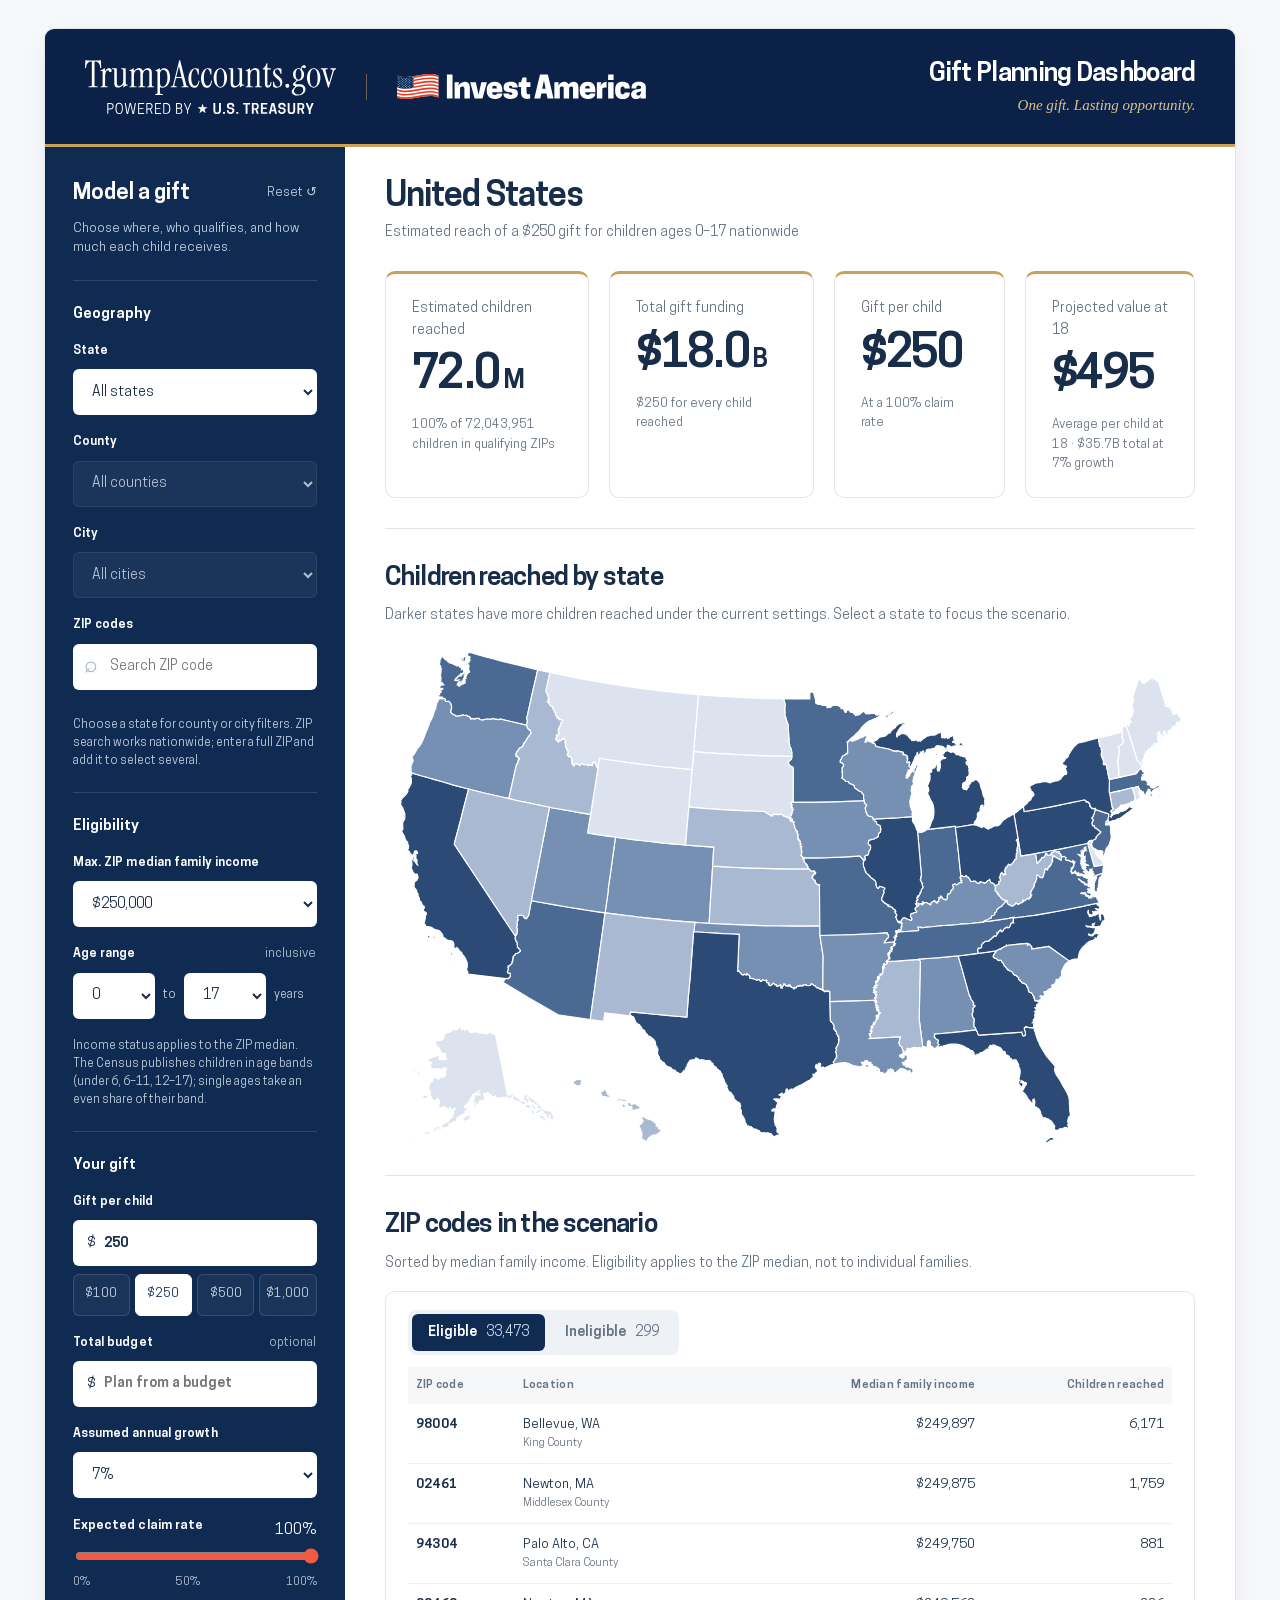
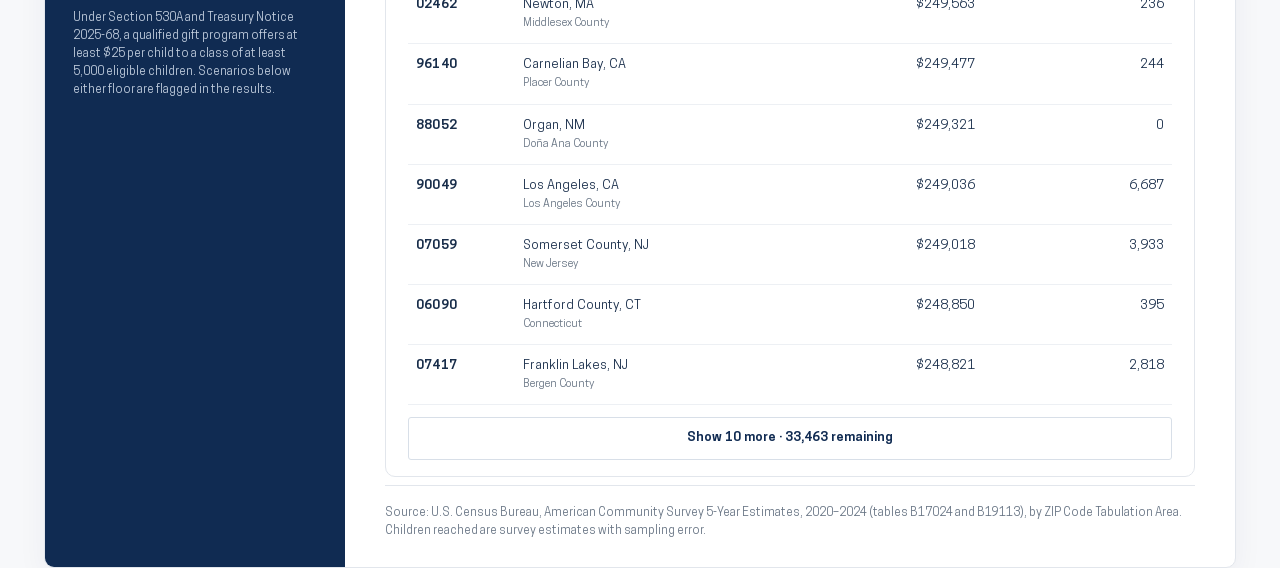
==== index.html @ a342c15d "Invest America gift planning dashboard — static site Built from the ia-dashboard project (multi-ZIP " ====
<!doctype html>
<html lang="en"><head><meta charset="UTF-8"><meta name="viewport" content="width=device-width,initial-scale=1"><meta name="theme-color" content="#102b52"><title>Gift Planning · Invest America</title><link rel="icon" href="data:image/svg+xml,%3Csvg xmlns='http://www.w3.org/2000/svg' viewBox='0 0 48 48'%3E%3Crect width='48' height='48' rx='8' fill='%23102b52'/%3E%3Ctext x='8' y='33' fill='white' font-size='28' font-family='serif'%3EIA%3C/text%3E%3C/svg%3E"><link rel="stylesheet" href="./src/styles.css"><script>if(self!==top||/[?&]embed(=|&|$)/.test(location.search))document.documentElement.classList.add('embed');</script></head>
<body>
<a class="skip" href="#results">Skip to results</a>

<main id="ia-dashboard">
<div class="workspace" id="gift-panel"><div class="brandbar"><div class="logos"><a class="brand-ta first" href="https://trumpaccounts.gov/" target="_blank" rel="noreferrer" aria-label="TrumpAccounts.gov, powered by U.S. Treasury"><img src="./public/assets/trumpaccounts-gov-white.svg" alt="TrumpAccounts.gov, powered by U.S. Treasury"></a><a class="brand-ia" href="https://investamerica.org/" target="_blank" rel="noreferrer" aria-label="Invest America home"><img class="brand" src="./public/assets/invest-america-white.svg" alt="Invest America"></a></div><div class="masthead-title"><h1 class="header-h1">Gift Planning Dashboard</h1><p class="tagline">One gift. Lasting opportunity.</p></div></div><div class="brandbar-mini" aria-hidden="true"><img src="./public/assets/trumpaccounts-gov-white.svg" alt=""><i class="dot"></i><img src="./public/assets/invest-america-white.svg" alt=""></div>
<aside class="filters" id="filters" aria-label="Scenario assumptions"><div class="filter-title"><h2>Model a gift</h2><button id="reset">Reset ↺</button></div><p class="filter-intro">Choose where, who qualifies, and how much each child receives.</p>
<div class="filter-section"><h3>Geography</h3><div class="field"><label for="state">State</label><select id="state"><option value="">All states</option></select></div><div class="field"><label for="county">County</label><select id="county"><option value="">All counties</option></select></div><div class="field"><label for="city">City</label><select id="city"><option value="">All cities</option></select></div><div class="field"><label for="zip">ZIP codes</label><div class="input-icon"><span aria-hidden="true">⌕</span><input id="zip" type="text" inputmode="numeric" maxlength="5" placeholder="Search ZIP code" autocomplete="off"></div><button class="outline zip-add" id="zip-add" hidden>Add ZIP to selection</button><div class="zip-chips" id="zip-chips"></div></div><p class="filter-hint" id="geo-hint">Choose a state for county or city filters. ZIP search works nationwide; enter a full ZIP and add it to select several.</p></div>
<div class="filter-section"><h3>Eligibility</h3><div class="field"><label for="income">Max. ZIP median family income</label><select id="income"><option value="50000">$50,000</option><option value="75000">$75,000</option><option value="100000">$100,000</option><option value="150000">$150,000</option><option value="250000" selected>$250,000</option><option value="1000000">No income limit</option></select></div><div class="field"><label>Age range <span class="muted-light">inclusive</span></label><div class="age-inputs"><label class="sr-only" for="minAge">Minimum age</label><select id="minAge"><option value="0" selected>0</option><option value="1">1</option><option value="2">2</option><option value="3">3</option><option value="4">4</option><option value="5">5</option><option value="6">6</option><option value="7">7</option><option value="8">8</option><option value="9">9</option><option value="10">10</option><option value="11">11</option><option value="12">12</option><option value="13">13</option><option value="14">14</option><option value="15">15</option><option value="16">16</option><option value="17">17</option></select><span>to</span><label class="sr-only" for="maxAge">Maximum age</label><select id="maxAge"><option value="0">0</option><option value="1">1</option><option value="2">2</option><option value="3">3</option><option value="4">4</option><option value="5">5</option><option value="6">6</option><option value="7">7</option><option value="8">8</option><option value="9">9</option><option value="10">10</option><option value="11">11</option><option value="12">12</option><option value="13">13</option><option value="14">14</option><option value="15">15</option><option value="16">16</option><option value="17" selected>17</option></select><span>years</span></div></div><p class="filter-hint">Income status applies to the ZIP median. The Census publishes children in age bands (under 6, 6–11, 12–17); single ages take an even share of their band.</p></div>
<div class="filter-section"><h3>Your gift</h3><div class="field"><label for="gift">Gift per child</label><div class="amount-input"><span>$</span><input id="gift" type="number" min="25" max="1000000" step="50" value="250"></div><div class="presets"><button data-gift="100">$100</button><button data-gift="250" class="selected">$250</button><button data-gift="500">$500</button><button data-gift="1000">$1,000</button></div></div><div class="field"><label for="budget">Total budget <span class="muted-light">optional</span></label><div class="amount-input"><span>$</span><input id="budget" type="number" min="0" max="1000000000000" step="10000" placeholder="Plan from a budget"></div></div><div class="field"><label for="rate">Assumed annual growth</label><select id="rate"><option value="5">5%</option><option value="7" selected>7%</option><option value="10">10%</option></select></div><div class="field"><div class="range-label"><label for="claim">Expected claim rate</label><output id="claim-value" for="claim">100%</output></div><input id="claim" type="range" min="0" max="100" step="5" value="100"><div class="range-ticks"><span>0%</span><span>50%</span><span>100%</span></div></div><p class="filter-hint">Under Section 530A and Treasury Notice 2025-68, a qualified gift program offers at least $25 per child to a class of at least 5,000 eligible children. Scenarios below either floor are flagged in the results.</p></div>
<button class="filters-done primary" id="filters-done">Show results</button></aside>
<section class="results" id="results" aria-label="Scenario results">
<div class="scope-bar"><div><h2 id="scope-name">United States</h2><p class="section-description" id="scope-sub">Loading Census data…</p></div><div class="scope-actions"><button class="filters-toggle" id="filters-toggle" aria-expanded="false" aria-controls="filters">Adjust scenario</button></div></div>
<div class="compliance" id="compliance" role="status" hidden></div>
<div class="metrics" aria-live="polite" aria-atomic="true">
<div class="metric"><div class="metric-head"><div class="metric-label">Estimated children reached</div></div><div class="metric-value" id="reach">…</div><div class="metric-note" id="reach-note">Loading Census data</div></div>
<div class="metric"><div class="metric-head"><div class="metric-label">Total gift funding</div></div><div class="metric-value" id="funding">…</div><div class="metric-note" id="funding-note">$250 for every child reached</div></div>
<div class="metric small-metric"><div class="metric-head"><div class="metric-label">Gift per child</div></div><div class="metric-value" id="gift-metric">$250</div><div class="metric-note" id="claim-note">At a 100% claim rate</div></div>
<div class="metric small-metric"><div class="metric-head"><div class="metric-label">Projected value at 18</div></div><div class="metric-value" id="growth">…</div><div class="metric-note" id="growth-note">Average per child</div></div>
</div>
<div class="budget-plan" id="budget-plan" hidden></div>
<div class="analysis-grid"><section class="map-section"><div class="section-heading"><div><h2 id="map-heading">Children reached by state</h2></div></div><p class="section-description" id="map-sub">Darker states have more children reached under the current settings. Select a state to focus the scenario, and select it again to return to the national view.</p><div class="map-wrap"><svg id="us-map" viewBox="0 0 975 610" aria-label="United States map. Select a state to filter the scenario."></svg><div class="map-tooltip" id="map-tooltip" role="status"></div></div></section>
</div>
<section class="zip-section"><div class="table-top"><div><h2 id="table-title">ZIP codes in the scenario</h2><p class="section-description" id="table-description">Sorted by median family income. Eligibility applies to the ZIP median, not to individual families.</p></div></div>
<div class="zip-list"><div class="zip-list-head"><div class="segment" role="tablist" aria-label="ZIP code eligibility"><button class="seg on" id="seg-eligible" role="tab" aria-selected="true" data-group="eligible">Eligible <span id="eligible-count"></span></button><button class="seg" id="seg-ineligible" role="tab" aria-selected="false" data-group="ineligible">Ineligible <span id="ineligible-count"></span></button></div></div><div id="zip-list"></div><button class="outline show-more" id="zip-more">Show more</button></div></section>
<p class="source-note">Source: U.S. Census Bureau, American Community Survey 5-Year Estimates, 2020–2024 (tables B17024 and B19113), by ZIP Code Tabulation Area. Children reached are survey estimates with sampling error.</p>
</section></div>
<div class="toast" id="toast" role="status"></div>
</main>
<script type="module" src="./src/app.js"></script>
</body></html>
---- src/styles.css ----
@font-face{font-family:Cooper;src:url('../public/assets/cooper-book.woff2') format('woff2');font-weight:400;font-display:swap}@font-face{font-family:Cooper;src:url('../public/assets/cooper-semibold.woff2') format('woff2');font-weight:600;font-display:swap}@font-face{font-family:Cooper;src:url('../public/assets/cooper-bold.woff2') format('woff2');font-weight:700;font-display:swap}
/* Tabs and the account growth calculator */
.tabs{display:flex;gap:4px;border-bottom:1px solid var(--line);margin-bottom:18px}.tab{background:none;color:var(--muted);font-size:12px;font-weight:600;padding:12px 16px;position:relative;border-radius:3px 3px 0 0}.tab span{font-size:9px;font-weight:400;margin-right:8px;color:#8d9aac}.tab:hover{color:var(--ink);background:#f1f4f8}.tab.active{color:var(--navy)}.tab.active:after{content:'';position:absolute;left:0;right:0;bottom:-1px;height:3px;background:var(--red)}.check{display:flex!important;align-items:flex-start;gap:9px;font-weight:600;font-size:10px;cursor:pointer}.check input{width:15px!important;height:15px!important;margin:1px 0 0;accent-color:#f05a41;flex:none}.chart-section{padding:24px 0 22px}.chart-wrap{margin-top:4px}#growth-chart{width:100%;height:auto;display:block;overflow:visible}#growth-chart text{font-family:var(--font);font-size:11px;fill:var(--muted)}#growth-chart .grid{stroke:#e6eaf0;stroke-dasharray:2 4}#growth-chart .axis{stroke:var(--line)}#growth-chart .contrib{fill:#173863}#growth-chart .growth{fill:#c9a25a}#growth-chart .bar:hover .growth{fill:var(--red)}#growth-chart .callout{font-weight:600;fill:var(--ink);font-size:12px}#growth-chart .year{font-weight:600;fill:var(--navy)}.gold{background:#c9a25a}.contribute{margin:26px auto 0;max-width:560px;text-align:center}.contribute-label{display:inline-flex;align-items:center;gap:8px;font-size:13px;color:var(--ink)}.contribute-label select{border:0;border-bottom:2px solid var(--navy);background:#fff;color:var(--navy);font-weight:600;font-size:13px;padding:2px 20px 2px 2px;appearance:none;-webkit-appearance:none;background-image:url("data:image/svg+xml,%3Csvg xmlns='http://www.w3.org/2000/svg' width='10' height='14' viewBox='0 0 10 14'%3E%3Cpath d='M1 5l4-4 4 4M1 9l4 4 4-4' fill='none' stroke='%23102b52' stroke-width='1.5'/%3E%3C/svg%3E");background-repeat:no-repeat;background-position:right 2px center}.ruler{position:relative;padding:44px 0 22px}.ruler input[type=range]{width:100%;height:36px;margin:0;background:transparent;-webkit-appearance:none;appearance:none;position:relative;z-index:2}.ruler input[type=range]::-webkit-slider-runnable-track{height:36px;background:transparent}.ruler input[type=range]::-webkit-slider-thumb{-webkit-appearance:none;width:3px;height:36px;background:var(--navy);border-radius:2px;cursor:ew-resize}.ruler input[type=range]::-moz-range-track{height:36px;background:transparent}.ruler input[type=range]::-moz-range-thumb{width:3px;height:36px;background:var(--navy);border:0;border-radius:2px;cursor:ew-resize}.ruler-ticks{position:absolute;left:0;right:0;bottom:22px;height:36px;pointer-events:none;background:repeating-linear-gradient(90deg,#c5cdd8 0 1px,transparent 1px calc(100% / 40)) left bottom/100% 10px no-repeat,repeating-linear-gradient(90deg,#8d9aac 0 1px,transparent 1px calc(100% / 8)) left bottom/100% 20px no-repeat,linear-gradient(#8d9aac,#8d9aac) right bottom/1px 20px no-repeat}.chip{position:absolute;top:0;transform:translateX(-50%);background:#fff;border:1px solid var(--line);box-shadow:0 3px 10px #102b5214;border-radius:4px;padding:6px 12px;font-size:16px;font-weight:600;color:var(--navy);white-space:nowrap;pointer-events:none}.chip:after{content:'';position:absolute;left:50%;bottom:-6px;width:10px;height:10px;background:#fff;border-right:1px solid var(--line);border-bottom:1px solid var(--line);transform:translateX(-50%) rotate(45deg)}.ruler-labels{display:flex;justify-content:space-between;font-size:10px;color:var(--muted);margin-top:4px}.contribute .presets{justify-content:center;margin-top:10px;flex-wrap:wrap}.contribute .presets button{flex:none;background:#fff;color:var(--ink);border:1px solid #d8dfe8;padding:7px 12px;font-size:10px}.contribute .presets button.selected,.contribute .presets button:hover{background:var(--navy);color:#fff;border-color:var(--navy)}.contribute #g-cap-hint{margin-top:12px}.milestones-section{border-top:1px solid var(--line);padding-top:24px}.milestones{display:grid;grid-template-columns:repeat(4,1fr);gap:12px;margin:14px 0 24px}.milestone{border:1px solid var(--line);border-radius:4px;padding:14px 16px}.milestone span{display:block;font-size:9px;color:var(--muted);margin-bottom:5px}.milestone strong{font-size:20px;font-weight:600;letter-spacing:-.7px;font-variant-numeric:tabular-nums}.milestone.primary-milestone{background:var(--navy);color:#fff;border-color:var(--navy)}.milestone.primary-milestone span{color:#b3c0d1}.growth .presets button{font-size:9px}@media(max-width:1100px){.milestones{grid-template-columns:repeat(2,1fr)}}@media(max-width:600px){.tabs{gap:0}.tab{padding:11px 10px;font-size:11px;flex:1;text-align:center}.tab span{display:none}.milestones{grid-template-columns:1fr 1fr;gap:8px}.milestone strong{font-size:18px}#growth-chart text{font-size:14px}}
/* Embed mode: active inside an iframe or with ?embed. The host page (investamerica.org/dashboard/) supplies the site header, hero title, and footer, so this chrome is removed and the app fills the frame edge to edge. */
.embed body{background:#fff}.embed .topline,.embed .footer{display:none}.embed main{max-width:none;padding:0}.embed .page-heading{padding:0 0 16px;justify-content:flex-end}.embed dialog{position:fixed;top:24px;margin:0 auto;max-height:calc(100vh - 48px)}.embed .toast{top:24px;bottom:auto;transform:translate(-50%,-20px)}.embed .toast.show{transform:translate(-50%,0)}
:root{--navy:#102b52;--ink:#182d4a;--muted:#667383;--red:#cc301d;--blue:#43668e;--line:#e2e6ec;--paper:#f7f8fa;--beige:#f1f3f7;--gold:#c9a25a;--font:Cooper,Arial,sans-serif}*{box-sizing:border-box}body{margin:0;background:var(--paper);font:14px/1.55 var(--font);color:var(--ink)}button,input,select{font:inherit}button,a,input,select{-webkit-tap-highlight-color:transparent}button,a,select,input[type=range]{touch-action:manipulation}button{cursor:pointer}a{color:inherit}button{border:0}button:focus-visible,a:focus-visible,input:focus-visible,select:focus-visible,svg [tabindex]:focus-visible{outline:3px solid #2b83d5;outline-offset:3px}button:disabled,input:disabled,select:disabled{cursor:not-allowed}h1,h2,h3,p{margin:0}button{transition:background .18s,color .18s,transform .18s}button:active{transform:translateY(1px)}.sr-only{position:absolute;width:1px;height:1px;overflow:hidden;clip:rect(0,0,0,0);white-space:nowrap}.skip{position:fixed;top:-100px;left:12px;background:#fff;padding:12px;z-index:10}.skip:focus{top:12px}.topline{height:30px;background:var(--navy);color:#fff;display:flex;align-items:center;justify-content:space-between;padding:0 3.4%;font-size:9px;letter-spacing:1.4px}.topline span:last-child{font:italic 13px Georgia,serif;letter-spacing:.1px}.brandbar{grid-column:1/-1;display:flex;align-items:center;justify-content:space-between;gap:24px;padding:18px 30px;background:#fff;border-bottom:1px solid var(--line)}.logos{display:flex;align-items:center;gap:22px}.brand-ta{display:flex;align-items:center}.brand-ia{display:flex;align-items:center;border-left:1px solid var(--line);padding-left:22px}.brand-ta img{height:40px;width:auto;display:block}.brand{width:245px;height:auto;display:block}.nav-link span{margin-left:8px}.nav-active:after{content:'';position:absolute;height:3px;background:var(--red);bottom:0;left:0;right:0}.prototype{border:1px solid var(--line);border-radius:4px;padding:6px 10px;font-size:10px;color:var(--muted)}.prototype i{display:inline-block;width:5px;height:5px;background:#7e8ca0;border-radius:50%;vertical-align:middle;margin-right:5px}main{max-width:1600px;margin:auto;padding:0 3.4%}.header-h1{font-size:22px;font-weight:600;color:var(--navy);letter-spacing:-.6px;margin:0}.workspace{margin-top:28px}.workspace>.brandbar+.filters{grid-row:2}@media(max-width:820px){.header-h1{font-size:16px}.workspace{margin-top:18px}.brandbar{padding:14px 20px}.brand-ta{display:none}.brand-ia{border-left:0;padding-left:0}}@media(max-width:600px){.header-h1{display:none}}.page-heading{display:grid;grid-template-columns:minmax(0,1.25fr) minmax(0,1fr);align-items:start;padding:36px 0 28px;gap:32px}.page-heading .export{justify-self:end;margin-top:6px}@media(max-width:820px){.page-heading{grid-template-columns:1fr;gap:14px}.page-heading .export{justify-self:start}}.eyebrow{font-size:9px;letter-spacing:1.4px;font-weight:600;color:#687c96;margin-bottom:8px}h1{font-size:clamp(27px,2.8vw,43px);line-height:1.2;letter-spacing:-1.5px;font-weight:600}h1 span{color:var(--red)}.page-heading p{margin-top:10px;color:var(--muted);font-size:12px}.primary{background:var(--red);color:white;padding:13px 18px;border-radius:3px;font-size:12px;font-weight:600;white-space:nowrap}.primary:hover{background:#ac2817}.export span{font-size:20px;font-weight:400;margin-right:10px;line-height:12px}.workspace{display:grid;grid-template-columns:258px minmax(0,1fr);background:white;border:1px solid var(--line);border-radius:5px;overflow:hidden;box-shadow:0 5px 18px #102b5204}.filters{background:var(--navy);color:#fff;padding:24px 22px}.filter-title{display:flex;justify-content:space-between;align-items:center}.filter-title h2{font-size:18px;font-weight:600}.filter-title button{font-size:10px;color:#c4d0e0;background:none;padding:3px 0}.filter-title button:hover{color:white}.filter-intro{color:#afbdd1;font-size:10px;margin:7px 0 22px}.field{margin-bottom:16px}.field label{display:block;font-size:10px;margin-bottom:6px;font-weight:600;letter-spacing:.1px}.field input,.field select{width:100%;height:38px;border:1px solid #fff3;border-radius:3px;background:#fff;color:var(--ink);font-size:11px;padding:0 10px}.field select{padding-right:21px}.field input:disabled,.field select:disabled{background:#ffffff0c;border-color:#ffffff12;color:#b3c0d1;opacity:1}.filter-section{border-top:1px solid #ffffff20;padding-top:18px;margin-top:20px}.filter-section h3{font-size:12px;font-weight:600;margin-bottom:16px}.filter-section h3>span{font-size:9px;color:#b3c0d1;margin-right:9px;font-weight:400}.input-icon{position:relative}.input-icon span{position:absolute;left:11px;top:3px;font:23px Georgia;color:#9daabb;pointer-events:none}.input-icon input{padding-left:32px}.filter-hint{font-size:10px;color:#b3c0d1;line-height:1.5}.muted-light{font-weight:400;color:#afbdd1;float:right}.age-inputs{display:flex;align-items:center;gap:8px;font-size:10px;color:#c8d1df}.age-inputs input{min-width:0;width:62px}.age-inputs span:last-child{font-size:9px}.amount-input{position:relative}.amount-input>span{position:absolute;top:8px;left:12px;color:var(--ink)}.amount-input input{padding-left:26px;font-weight:600}.presets{display:flex;gap:5px;margin-top:8px}.presets button{flex:1;padding:6px 0;background:#ffffff0b;color:#cbd7e8;border:1px solid #ffffff22;border-radius:3px;font-size:9px}.presets button.selected,.presets button:hover{background:#fff;color:var(--navy);border-color:white}.range-label{display:flex;align-items:center;justify-content:space-between}.range-label output{font-size:11px}.field input[type=range]{height:20px;padding:0;background:transparent;border:0;accent-color:#f05a41}.range-ticks{display:flex;justify-content:space-between;font-size:8px;color:#bdc8d8}.filter-footer{display:flex;gap:9px;color:#b7c5d8;font-size:10px;border-top:1px solid #ffffff20;padding-top:17px;margin-top:17px}.filter-footer span{font-size:15px}.results{min-width:0;padding:25px 30px 0}.scope-bar{display:flex;justify-content:space-between;align-items:flex-start;gap:10px;font-size:12px}.scope-bar .eyebrow{margin-bottom:6px}.scope-bar>.scope-actions{display:flex;align-items:center;gap:28px;flex:none}.scope-bar h2{font-size:24px;letter-spacing:-.6px}.scope-bar .section-description{margin-top:4px}.scope-bar>div{display:block;min-width:0}.status-dot{width:6px;height:6px;background:var(--red);border-radius:50%}.scope-sub{color:var(--muted);font-size:10px;border-left:1px solid var(--line);padding-left:12px;margin-left:3px}.data-badge{color:#1f6b3f;background:#e6f4ea;border:1px solid #bfe0c8;font-size:11px;font-weight:600;letter-spacing:1px;padding:9px 14px;border-radius:4px;white-space:nowrap;display:inline-flex;align-items:center;gap:8px}.data-badge.sample{background:#fff3e8;color:#935727}.metrics{display:grid;grid-template-columns:1.25fr 1.25fr 1fr;gap:16px;padding:22px 0 28px;border-bottom:1px solid var(--line);animation:enter .4s both}.metric{min-width:0;padding:20px 22px 18px;border:1px solid var(--line);border-radius:8px;background:#fff;display:flex;flex-direction:column;gap:10px;box-shadow:0 4px 14px #102b5208}.metric{border-top:3px solid var(--navy)}.metric-head{display:flex;align-items:center;gap:10px}.metric-head .metric-label{margin:0}.metric-icon{width:34px;height:34px;flex:none;border-radius:50%;display:grid;place-items:center;background:#f1f4f8;color:var(--navy)}.metric-label{font-size:10px;color:var(--muted);margin-bottom:9px}.metric-value{font-size:clamp(28px,3vw,44px);line-height:1.15;letter-spacing:-2px;font-weight:600;white-space:nowrap;font-variant-numeric:tabular-nums}.metric-value span{font-size:.55em;letter-spacing:-.7px;margin-left:3px}.metric-note{font-size:9px;color:var(--muted);margin-top:0}.small-metric .metric-value{font-size:clamp(28px,3vw,42px)}.analysis-grid{display:grid;grid-template-columns:1fr;padding:28px 0 25px;gap:28px}.map-section .map-wrap{max-width:1120px;margin:8px auto 0}.section-heading{display:flex;justify-content:space-between}.section-heading .eyebrow,.distribution .eyebrow,.table-top .eyebrow{font-size:8px;margin-bottom:5px}.results h2{font-size:18px;letter-spacing:-.5px;font-weight:600}.section-description{font-size:10px;color:var(--muted);margin-top:6px}.map-symbol{font:24px Georgia;color:#8498b0}.map-wrap{position:relative;margin:8px -5px 0}#us-map{width:100%;height:auto;display:block;overflow:visible}#us-map path{fill:#e6eaf0;stroke:white;stroke-width:1.4;transition:fill .18s,opacity .18s}#us-map path.available{fill:#527399;cursor:pointer}#us-map path.available:hover,#us-map path.available:focus-visible{fill:var(--red)}#us-map path:focus,#us-map path:focus-visible{outline:none}#us-map path.active{fill:var(--red);stroke:#fff;stroke-width:3}#us-map text{fill:white;font-size:15px;font-family:var(--font);font-weight:600;pointer-events:none}.map-tooltip{position:absolute;bottom:26px;left:50%;transform:translateX(-50%);background:var(--navy);color:white;font-size:10px;padding:5px 10px;border-radius:3px;white-space:nowrap;pointer-events:none;opacity:0;transition:opacity .15s}.map-tooltip.visible{opacity:1}.map-legend{display:flex;justify-content:center;gap:18px;font-size:11px;color:var(--muted);margin-top:2px}.map-legend span{display:flex;align-items:center;gap:5px}.legend-square{display:inline-block;width:7px;height:7px;border-radius:1px}.sample-color{background:#527399}.other-color{background:#e6eaf0}.red-color{background:var(--red)}[hidden]{display:none!important}.workspace.topbar{display:flex;flex-direction:column}.topbar .filters{position:relative;display:grid;grid-template-columns:1.35fr 1fr 1fr;gap:0 30px;padding:22px 28px 6px;align-items:start}.filters>.filter-section:first-of-type{border-top:0;padding-top:0;margin-top:0}.topbar .filter-section{border-top:0;padding-top:0;margin-top:0;border-left:1px solid #ffffff20;padding-left:30px}.topbar .filter-section:first-of-type{border-left:0;padding-left:0}.topbar .filter-section h3{margin-bottom:12px}.topbar .field-row{display:grid;grid-template-columns:1fr 1fr;gap:0 14px}.topbar .field{margin-bottom:12px}.topbar .filter-hint{margin:-2px 0 14px}.topbar .field-row>*{min-width:0}.topbar .presets button{min-width:0;padding:6px 2px}.topbar .age-inputs{flex-wrap:nowrap}.topbar .age-inputs select{min-width:0;width:auto;flex:1}.topbar .field input[type=range]{width:calc(100% - 4px);margin:0 2px}@media(max-width:1100px){.topbar .filters{grid-template-columns:1fr 1fr;padding:20px 20px 4px}.topbar .filter-section:nth-of-type(3){grid-column:1/-1;border-left:0;padding-left:0;border-top:1px solid #ffffff20;padding-top:16px;margin-top:4px}}@media(max-width:600px){.topbar .filters{grid-template-columns:1fr}.topbar .filter-section{border-left:0;padding-left:0;border-top:1px solid #ffffff20;padding-top:16px;margin-top:4px}.topbar .filter-section:first-of-type{border-top:0;padding-top:0}.topbar .filter-section:nth-of-type(3) .field-row{grid-template-columns:1fr}.topbar .age-inputs span:last-child{display:none}}#us-map path.dim{opacity:.45}.age-inputs select{width:auto;min-width:64px}.geography-context small{display:block;margin-left:0}.geography-context{display:grid;grid-template-columns:1fr 1fr;border-top:1px solid var(--line);padding-top:15px;margin-top:20px;gap:10px}.geography-context div>span{display:block;font-size:11px;color:var(--muted);margin-bottom:3px}.geography-context strong{font-size:20px;font-weight:600;letter-spacing:-.7px}.geography-context small{font-size:10px;color:var(--muted);font-weight:400;letter-spacing:0;margin-left:4px}.distribution{border-left:1px solid var(--line);padding-left:27px}.distribution-total{margin-top:22px}.distribution-total strong{display:block;font-size:44px;font-weight:600;letter-spacing:-1.6px;line-height:1.2}.distribution-total span{font-size:11px;color:var(--muted)}.stacked-bar{height:28px;display:flex;gap:3px;margin:20px 0 26px;border-radius:4px;overflow:hidden;background:var(--beige)}.stacked-bar>span{transition:width .25s;min-width:0}.poverty-0{background:#173863}.poverty-1{background:#6884a7}.poverty-2{background:#bdcbdc}.dist-row{margin-bottom:22px}.dist-row>div{display:flex;align-items:center;justify-content:space-between;font-size:14px}.dist-label{display:flex;align-items:center;gap:7px}.dist-row strong{font-weight:600;font-variant-numeric:tabular-nums}.dist-row p{font-size:11px;color:var(--muted);margin:4px 0 0 16px}.dist-track{height:5px;border-radius:3px;background:var(--beige);margin:9px 0 0 16px}.dist-track span{height:100%;display:block;transition:width .25s}.chart-note{font-size:8px;color:#77818d;line-height:1.6}.impact-note{display:flex;gap:12px;margin-top:21px;padding-top:16px;border-top:1px solid var(--line);font-size:11px}.impact-note>span{font:25px Georgia;color:var(--red)}.impact-note em{font:italic 14px Georgia;line-height:1.6;color:#56677e}.zip-section{border-top:1px solid var(--line);padding-top:24px}.zip-viz{display:grid;grid-template-columns:1.35fr 1fr;gap:16px;margin-bottom:18px}.viz-card{border:1px solid var(--line);border-radius:8px;padding:18px 20px 14px;background:#fff;min-width:0}.viz-card h3{font-size:16px;font-weight:600;color:var(--navy)}.viz-sub{font-size:12px;color:var(--muted);margin:4px 0 14px;line-height:1.5}#income-hist{width:100%;height:auto;display:block;font-family:var(--font)}#income-hist text{font-size:13px;fill:var(--muted)}#income-hist .grid{stroke:#eef1f5}#income-hist .axis{stroke:#d5dbe4}#income-hist .ok{fill:var(--navy)}#income-hist .out{fill:#d9dfe8}#income-hist .na{fill:#b8c2d0}#income-hist .limit{stroke:var(--red);stroke-dasharray:3 3}#income-hist .limit-label{fill:var(--red);font-weight:600;font-size:13px}#income-hist .val{fill:var(--ink);font-weight:600;font-size:12px}.top-zips{display:flex;flex-direction:column;gap:9px}.top-zip{display:grid;grid-template-columns:52px 1fr auto;gap:12px;align-items:center;font-size:13px}.top-zip b{font-weight:600;letter-spacing:.3px}.top-zip .place{min-width:0}.top-zip .place span{display:block;font-size:11px;color:var(--muted);white-space:nowrap;overflow:hidden;text-overflow:ellipsis}.top-zip .track{height:6px;background:var(--beige);border-radius:3px;margin-top:4px;overflow:hidden}.top-zip .track i{display:block;height:100%;background:var(--navy);border-radius:3px}.top-zip .val{font-weight:600;font-variant-numeric:tabular-nums}.top-zips .empty{padding:14px 0}.zip-details{margin-top:16px;padding-bottom:4px}.zip-details .table-tools{justify-content:flex-end;padding-bottom:10px}#toggle-table{display:inline-flex;align-items:center;gap:8px;font-weight:600;color:var(--navy);white-space:nowrap}#toggle-table .chev{font-size:14px;line-height:1;transition:transform .2s}#toggle-table[aria-expanded="true"] .chev{transform:rotate(180deg)}@media(max-width:1100px){.zip-viz{grid-template-columns:1fr}}.table-top{display:flex;align-items:center;justify-content:space-between;gap:16px;margin-bottom:17px}.table-tools{display:flex;align-items:center;gap:8px}.table-tools select,.outline{border:1px solid #d8dfe8;border-radius:3px;font-size:10px;padding:9px 11px;background:#fff;color:var(--ink)}.outline:hover{background:#f0f3f8}.table-tools select{max-width:170px}#table-container{overflow:auto}.zip-table{width:100%;border-collapse:collapse;font-size:10px;white-space:nowrap}.zip-table th{background:#f5f7f9;color:var(--muted);font-size:8px;font-weight:600;letter-spacing:.3px;padding:11px 10px;text-align:left}.zip-table td{padding:12px 10px;border-bottom:1px solid #edf0f4}.zip-table th.num,.zip-table td.num{text-align:right}.zip-table td:first-child{font-weight:600;letter-spacing:.4px}.zip-table tbody tr:hover{background:#fafbfd}.zip-table td small{display:block;font-size:8px;color:var(--muted)}.status{font-size:8px;color:#3d6757;background:#edf4ef;padding:4px 6px;border-radius:3px}.status.above{background:#f6f0ed;color:#89614b}.sort-button{background:none;color:inherit;padding:0;font:inherit}.table-footer{display:flex;align-items:center;justify-content:space-between;gap:10px;font-size:8px;color:var(--muted);padding:13px 0 20px}.pagination{display:flex;gap:6px;align-items:center}.pagination button{border:1px solid var(--line);border-radius:3px;width:25px;height:24px;background:white;color:var(--ink)}.pagination button:disabled{color:#aab4c1;background:#f8f9fb}.empty{padding:26px 10px;text-align:center;color:var(--muted);font-size:11px}.sample-preview{background:#f8f9fb;border:1px dashed #d9e0e9;padding:24px;display:flex;align-items:center;gap:22px}.preview-icon{width:50px;height:50px;display:grid;place-items:center;border:1px solid #d2dce8;color:#6f89aa;font:24px Georgia;border-radius:50%}.sample-preview h3{font-size:13px;font-weight:600}.sample-preview p{font-size:10px;color:var(--muted);margin-top:5px;max-width:400px}.preview-states{display:flex;gap:6px;margin-top:12px;flex-wrap:wrap}.preview-states button{font-size:9px;background:#fff;border:1px solid #d9e0e9;border-radius:3px;padding:4px 8px;color:var(--ink)}.preview-states button:hover{border-color:var(--blue);background:#edf2f9}.data-note{display:flex;align-items:flex-start;gap:9px;background:#f6f8fa;border-top:1px solid var(--line);padding:16px 20px;margin:0 -30px;font-size:8px;line-height:1.7;color:var(--muted)}.data-note>span{font-size:13px;line-height:1.2}.data-note p{flex:1}.data-note button{white-space:nowrap;background:none;color:var(--ink);font-size:9px;padding:0}.footer{padding:23px 0 30px;display:flex;align-items:center;gap:22px;font-size:10px;color:#748297}.footer strong{font-size:14px;font-weight:700;color:var(--navy)}.footer>span{font:italic 13px Georgia}.footer a{margin-left:auto;text-decoration:none;font-size:9px}dialog{border:0;border-radius:7px;padding:30px;max-width:620px;width:calc(100% - 32px);color:var(--ink);box-shadow:0 20px 100px #0004;max-height:85vh;overflow:auto}dialog::backdrop{background:#07193299;backdrop-filter:blur(3px)}.dialog-top{display:flex;justify-content:space-between;align-items:center}.close{font-size:25px;line-height:1;background:none;color:var(--ink);padding:0 3px}dialog h2{font-size:27px;line-height:1.25;letter-spacing:-1px;margin:14px 0}dialog h3{font-size:14px;margin:20px 0 7px}dialog p,dialog blockquote{font-size:12px;color:#5a697c;line-height:1.7;margin-top:10px}dialog blockquote{border-left:2px solid var(--red);padding-left:15px;margin-left:0}.dialog-bottom{display:flex;align-items:center;justify-content:space-between;gap:15px;border-top:1px solid var(--line);padding-top:20px;margin-top:20px}.dialog-bottom span{font-size:9px;color:var(--muted)}.toast{position:fixed;bottom:24px;left:50%;transform:translate(-50%,20px);opacity:0;background:var(--navy);color:white;border-radius:4px;padding:12px 18px;font-size:12px;pointer-events:none;transition:opacity .2s,transform .2s;z-index:20}.toast.show{transform:translate(-50%,0);opacity:1}.invalid{outline:2px solid #f08064!important}@keyframes enter{from{opacity:0;transform:translateY(7px)}to{opacity:1;transform:translateY(0)}}
@media(min-width:1450px){.workspace{grid-template-columns:275px minmax(0,1fr)}.results{padding:30px 38px 0}.data-note{margin:0 -38px}.analysis-grid{gap:40px}.distribution{padding-left:35px}.map-wrap{max-width:640px}.filters{padding:27px}.field input,.field select{height:41px}.metric-label{font-size:12px}.metric-note{font-size:10px}.results h2{font-size:21px}.section-description{font-size:11px}.map-legend{font-size:9px}.dist-row>div{font-size:15px}.dist-row p,.chart-note{font-size:11px}.distribution-total{margin-top:28px}.distribution-total strong{font-size:50px}.zip-table{font-size:12px}.zip-table th{font-size:9px}}
@media(max-width:1100px){.brand{width:230px}.workspace{grid-template-columns:224px minmax(0,1fr)}.filters{padding:21px 17px}.results{padding:23px 23px 0}.data-note{margin:0 -23px}.analysis-grid{gap:18px}.distribution{padding-left:18px}.scope-sub{display:none}.metric{padding:16px 14px 14px}.metric-value{font-size:36px}.metric-note{font-size:8px}.metric-label{font-size:9px}.map-legend{flex-direction:column;gap:4px;align-items:center}.geography-context{grid-template-columns:1fr;gap:10px}.geography-context strong{font-size:18px}.table-top{align-items:flex-start}.table-tools{flex-direction:column;align-items:flex-end}.metric-value{letter-spacing:-1.6px}}
@media(max-width:820px){.topline{padding:0 20px}.topline span:first-child{font-size:8px}.brand{width:220px}.prototype{display:none}main{padding:0 20px}.page-heading{padding:26px 0 22px}.page-heading p{max-width:none}.page-heading .eyebrow{font-size:8px}.workspace{grid-template-columns:205px minmax(0,1fr)}.filters{padding:20px 14px}.results{padding:20px 18px 0}.data-note{margin:0 -18px}.analysis-grid{grid-template-columns:1fr;gap:24px}.distribution{padding:20px 0 0;border-left:0;border-top:1px solid var(--line)}.map-wrap{max-width:430px;margin:auto}.distribution-total{margin-top:14px}.impact-note{display:none}.geography-context{grid-template-columns:1fr 1fr}.map-legend{flex-direction:row}.metrics{grid-template-columns:1fr 1fr;row-gap:20px;padding:22px 0}.small-metric{display:none}.metric-value{font-size:34px}.scope-bar{flex-wrap:wrap}.scope-bar strong{font-size:11px}.table-top{flex-direction:column;gap:10px}.table-tools{flex-direction:row;align-items:center}.data-note{flex-wrap:wrap}.data-note p{min-width:170px}.data-note button{margin-left:22px}.sample-preview{padding:16px;gap:12px}.preview-icon{display:none}}
@media(max-width:600px){.topline{height:26px;padding:0 16px}.topline span:last-child{display:none}.brand{width:210px}.nav-link{font-size:0!important}.nav-link span{font-size:19px}main{padding:0 14px}.page-heading{display:block;padding:25px 2px 20px}h1{font-size:29px;letter-spacing:-1.2px}.page-heading p{font-size:11px;line-height:1.6}.page-heading .export{margin-top:18px;padding:10px 14px;font-size:11px}.workspace{display:flex;flex-direction:column}.filters{padding:20px;display:grid;grid-template-columns:1fr 1fr;column-gap:16px}.filter-title,.filter-intro,.filter-footer,.filters>.field{grid-column:1/-1}.filter-title h2{font-size:18px}.filter-intro{margin-bottom:18px}.filter-section{margin-top:5px;padding-top:15px}.filter-section:has(#gift){grid-column:1/-1}.filter-section:has(#gift){grid-column:1/-1;display:grid;grid-template-columns:1fr 1fr;gap:0 16px}.filter-section:has(#gift) h3{grid-column:1/-1}.field input,.field select{font-size:12px;height:40px}.field label{font-size:10px}.filter-hint{font-size:9px}.age-inputs{flex-wrap:wrap;gap:6px}.age-inputs input{width:48px}.age-inputs span:last-child{display:none}.filter-footer{margin-top:0;padding-top:13px}.results{padding:22px 19px 0}.scope-bar{gap:8px}.metric-value{font-size:37px}.metric-label{font-size:9px}.metric-note{font-size:8px}.metrics{padding:23px 0}.analysis-grid{padding-top:24px;gap:25px}.results h2{font-size:20px}.section-description{font-size:10px}.distribution{display:grid;grid-template-columns:1fr 1fr;gap:0 15px}.distribution>.eyebrow,.distribution>h2,.distribution>.section-description,.stacked-bar,.distribution>#distribution-rows,.chart-note{grid-column:1/-1}.distribution-total{grid-column:1/-1}.dist-row>div{font-size:12px}.dist-row p{font-size:9px}.chart-note{font-size:9px}.geography-context strong{font-size:22px}.geography-context div>span{font-size:10px}.data-note{margin:0 -19px;padding:15px;font-size:9px}.footer{flex-wrap:wrap;gap:8px 15px;padding:20px 0}.footer a{flex-basis:100%;margin-left:0}.table-top{gap:13px}.table-tools{width:100%;justify-content:space-between}.table-tools select{max-width:160px}.table-footer{font-size:8px}.toast{width:calc(100% - 40px);text-align:center}.dialog-bottom{flex-direction:column;align-items:flex-start}}
@media(prefers-reduced-motion:reduce){*,*:before,*:after{animation:none!important;transition:none!important;scroll-behavior:auto!important}}

/* ---- Design pass: larger type scale, quieter cards, data-carrying map ---- */
body{font-size:14px}
.workspace{grid-template-columns:300px minmax(0,1fr);border-radius:10px;box-shadow:0 10px 30px #102b520d}
.brandbar{padding:22px 34px}.brandbar .brand{width:230px}.brand-ta img{height:42px}.header-h1{font-size:22px}
.filters{padding:30px 28px 26px}.filter-title h2{font-size:22px}.filter-intro{font-size:13px;line-height:1.5;margin:8px 0 22px;color:#c4d0e0}
.filter-section h3{font-size:15px;margin-bottom:16px}.filter-section{padding-top:22px;margin-top:22px}
.field{margin-bottom:18px}.field label{font-size:12.5px;margin-bottom:8px}.field input,.field select{height:46px;font-size:14px;padding:0 14px;border-radius:6px}.field select{padding-right:30px;background-position:right 12px center}
.input-icon span{top:8px}.input-icon input{padding-left:36px}.amount-input>span{top:13px;left:14px}.amount-input input{padding-left:30px}
.filter-hint{font-size:12px;color:#c4d0e0}.presets button{font-size:12.5px;padding:10px 0;border-radius:6px}.range-label label,.range-label output{font-size:13px}.range-label output{font-size:15px}.range-ticks{font-size:11px}.age-inputs{font-size:12.5px}.age-inputs span:last-child{font-size:12px}
.filter-title button{font-size:12.5px}
.results{padding:32px 40px 0}
.scope-bar h2{font-size:30px;letter-spacing:-.8px}.scope-bar .section-description,.section-description{font-size:14px;line-height:1.5;margin-top:6px}
.data-badge{font-size:12px;padding:11px 16px}
.metrics{gap:20px;padding:28px 0 30px}.metric{padding:24px 26px 22px;border-radius:10px;border:1px solid var(--line);box-shadow:none;gap:8px}
.metric-head .metric-label,.metric-label{font-size:14px;color:var(--muted)}.metric-value{font-size:clamp(40px,3.6vw,56px);letter-spacing:-2.4px;margin-top:2px}.metric-note{font-size:12.5px;margin-top:4px}
.results h2{font-size:26px;letter-spacing:-.7px}
.analysis-grid{padding:30px 0 28px}
.map-section .map-wrap{max-width:1120px;margin:14px auto 0}
.map-legend{font-size:13px;gap:12px;margin-top:10px;color:var(--muted)}.map-legend .ramp{display:inline-block;width:160px;height:10px;border-radius:5px;background:linear-gradient(90deg,#dce3ee,#a9b9d1,#7690b3,#4b6a93,#2b4a76)}.map-legend .sel{margin-left:18px;display:flex;align-items:center;gap:6px}.map-legend .legend-square{width:10px;height:10px;border-radius:2px}
#us-map path.available{fill:#a9b9d1}#us-map path.q1{fill:#dce3ee}#us-map path.q2{fill:#a9b9d1}#us-map path.q3{fill:#7690b3}#us-map path.q4{fill:#4b6a93}#us-map path.q5{fill:#2b4a76}#us-map path.available:hover,#us-map path.available:focus-visible{fill:var(--red)}#us-map path.active{fill:var(--red)}#us-map path.dim{opacity:.4}
.geography-context{padding-top:22px;margin-top:26px;gap:16px}.geography-context div>span{font-size:13px}.geography-context strong{font-size:30px;letter-spacing:-.9px}.geography-context small{font-size:12.5px;margin-top:2px}
.zip-section{padding-top:30px}.table-top h2{font-size:26px}#toggle-table{font-size:13px;padding:11px 16px;border-radius:6px}
.zip-viz{gap:20px;margin-bottom:22px}.viz-card{padding:24px 26px 20px;border-radius:10px}.viz-card h3{font-size:18px;letter-spacing:-.3px}.viz-sub{font-size:13px;margin:6px 0 16px}
#income-hist text{font-size:14px}#income-hist .val{font-size:13px}#income-hist .limit-label{font-size:14px}
.top-zips{gap:12px}.top-zip{font-size:14px;grid-template-columns:58px 1fr auto;gap:14px}.top-zip .place span{font-size:12px}.top-zip .track{height:7px;margin-top:5px}
.zip-details{border-radius:10px}.zip-table{font-size:13px}.zip-table th{font-size:11px;padding:13px 12px}.zip-table td{padding:14px 12px}.zip-table td small{font-size:11px}.status{font-size:11px}.table-footer{font-size:12px}.pagination button{width:30px;height:28px}.table-tools select,.outline{font-size:13px;padding:10px 13px}
.toast{font-size:13px}
@media(max-width:1100px){.workspace{grid-template-columns:260px minmax(0,1fr)}.results{padding:26px 26px 0}.metric-value{font-size:40px}}
@media(max-width:820px){.brandbar{padding:16px 20px}.brandbar .brand{width:200px}.results{padding:22px 20px 0}.filters{padding:24px 20px 20px}.scope-bar h2{font-size:26px}}

.embed .workspace{margin-top:0;border-radius:0;box-shadow:none;border-left:0;border-right:0}
@media(max-width:600px){#zip::placeholder{font-size:13px}}

/* ---- Masthead: the brand leads ---- */
.brandbar{background:#0b2148;border-bottom:0;padding:30px 40px 28px;gap:32px}
.brandbar .logos{gap:30px}
.brandbar .brand-ta img{height:54px}
.brandbar .brand-ia{border-left:1px solid #ffffff2e;padding-left:30px}
.brandbar .brand{width:250px}
.masthead-title{text-align:right}
.brandbar .header-h1{color:#fff;font-size:26px;letter-spacing:-.7px;margin:0}
.brandbar .tagline{margin:6px 0 0;font:italic 15px/1.3 Georgia,'Times New Roman',serif;color:#c4d0e0}
.filters{border-top:1px solid #ffffff14}
@media(max-width:1100px){.brandbar{padding:24px 28px}.brandbar .brand-ta img{height:46px}.brandbar .brand{width:210px}.brandbar .header-h1{font-size:22px}}
@media(max-width:820px){.brandbar{padding:20px 20px;gap:16px}.brandbar .brand-ia{border-left:0;padding-left:0}.brandbar .brand{width:190px}.brandbar .header-h1{font-size:18px}.brandbar .tagline{font-size:13px}}
@media(max-width:600px){.brandbar{flex-direction:column;align-items:flex-start}.masthead-title{text-align:left}.brandbar .header-h1{display:block;font-size:20px}}

/* ---- Trump Accounts gold as accent ---- */
.brandbar{border-bottom:3px solid var(--gold)}
.brandbar .brand-ia{border-left-color:#c9a25a80}
.brandbar .tagline{color:#dcc28a}
.metric{border-top:3px solid var(--gold);border-radius:10px}
.filters{border-top:0}

/* ---- Type fixes: scope title and equal KPI figures ---- */
.results .scope-bar h2{font-size:34px;letter-spacing:-1px;line-height:1.1}
.metrics .metric .metric-value,.metrics .small-metric .metric-value{font-size:clamp(40px,3.6vw,56px);padding-top:0}
@media(max-width:1100px){.results .scope-bar h2{font-size:28px}.metrics .metric .metric-value,.metrics .small-metric .metric-value{font-size:40px}}
@media(max-width:820px){.results .scope-bar h2{font-size:26px}}

#us-map{overflow:hidden}.map-wrap{overflow:hidden;margin-left:0;margin-right:0}

/* ---- Phones: results first, filters in a sheet ---- */
.filters-toggle,.filters-done{display:none}
.hist-scroll{min-width:0}
@media(pointer:coarse){input[type=range]::-webkit-slider-thumb{width:24px;border-radius:12px}input[type=range]::-moz-range-thumb{width:24px;border-radius:12px}}
@media(max-width:640px){
 .workspace{display:flex;flex-direction:column;overflow:visible}
 .results{min-width:0;overflow:hidden;padding:18px 16px 0}
 .scope-bar{flex-direction:column;align-items:stretch;gap:12px}
 .scope-bar>.scope-actions{display:flex;flex-wrap:wrap;gap:10px}
 .filters-toggle{display:inline-flex;align-items:center;justify-content:center;flex:1;min-height:44px;padding:0 16px;border:1.5px solid var(--navy);border-radius:6px;background:#fff;color:var(--navy);font:600 14px var(--font)}
 .filters-toggle::before{content:"";width:14px;height:10px;margin-right:9px;background:linear-gradient(var(--navy) 0 2px,transparent 2px 4px,var(--navy) 4px 6px,transparent 6px 8px,var(--navy) 8px 10px)}
 .data-badge{font-size:11px;padding:9px 12px}
 .filters{display:none}
 .workspace.filters-open .filters{display:block;position:fixed;inset:0;z-index:60;overflow:auto;-webkit-overflow-scrolling:touch;padding:22px 20px 110px;border-top:0}
 .workspace.filters-open .filters .filter-section{display:block}
 .workspace.filters-open .filters-done{display:block;position:fixed;left:16px;right:16px;bottom:16px;z-index:61;min-height:50px;font-size:15px;border-radius:8px;box-shadow:0 8px 24px #0006}
 body.ia-filters-open{overflow:hidden}
 .filter-title h2{font-size:24px}.filter-intro{font-size:14px}
 .metrics{grid-template-columns:1fr;row-gap:12px;padding:18px 0 22px}
 .metric,.small-metric{display:flex;padding:16px 18px;min-width:0}
 .metrics .metric .metric-value,.metrics .small-metric .metric-value{font-size:40px;letter-spacing:-1.6px}
 .metric-label{font-size:13px}.metric-note{font-size:12px}
 .results .scope-bar h2{font-size:26px}
 .results h2{font-size:22px}
 .map-section .map-wrap{margin-top:8px}
 .map-legend{flex-wrap:wrap;row-gap:6px;justify-content:flex-start}.map-legend .ramp{width:120px}.map-legend .sel{margin-left:0}
 .geography-context{grid-template-columns:1fr 1fr;gap:12px}.geography-context strong{font-size:24px}
 .zip-section{padding-top:22px}.table-top{flex-direction:column;align-items:stretch;gap:12px}#toggle-table{width:100%;justify-content:center}
 .zip-viz{grid-template-columns:1fr;gap:12px}.viz-card{padding:18px 16px 14px}
 .hist-scroll{overflow-x:auto;margin:0 -4px;padding:0 4px}#income-hist{min-width:560px}
 .top-zip{grid-template-columns:52px 1fr auto;gap:10px;font-size:13px}
 .table-tools{width:100%}.table-tools select{max-width:none;width:100%}
}
@media(max-width:640px) and (max-width:820px){.filters.filters{grid-template-columns:1fr}}

/* ---- Phones: pinned brand bar while scrolling ---- */
.brandbar-mini{display:none}
@media(max-width:640px){
 .brandbar-mini{display:flex;position:fixed;top:0;left:0;right:0;z-index:40;align-items:center;justify-content:center;gap:14px;padding:10px 16px;background:#0b2148;border-bottom:2px solid var(--gold);box-shadow:0 6px 18px #0b214833;transform:translateY(-110%);transition:transform .25s ease}
 .brandbar-mini.show{transform:none}
 .brandbar-mini img:first-child{height:28px;width:auto}.brandbar-mini img:last-child{height:16px;width:auto}
 .brandbar-mini .dot{width:1px;height:22px;background:#c9a25a80}
}
@media(prefers-reduced-motion:reduce){.brandbar-mini{transition:none}}

.source-note{font-size:12px;line-height:1.55;color:var(--muted);border-top:1px solid var(--line);margin:8px 0 0;padding:18px 0 26px;max-width:900px}
@media(max-width:640px){.source-note{font-size:11.5px;padding:16px 0 22px}}

/* ---- Context tiles under the map: centered cards ---- */
.geography-context{display:flex;justify-content:center;flex-wrap:wrap;gap:20px;border-top:0;padding-top:0;margin-top:24px}
.geography-context>div{background:#fff;border:1px solid var(--line);border-top:3px solid var(--gold);border-radius:10px;padding:20px 30px 18px;min-width:260px;text-align:center}
.geography-context div>span{font-size:14px;color:var(--muted)}
.geography-context strong{font-size:40px;letter-spacing:-1.4px;line-height:1.1;margin-top:4px}
.geography-context small{display:block;margin:4px 0 0;font-size:12.5px}
@media(max-width:640px){.geography-context{gap:12px}.geography-context>div{flex:1 1 100%;min-width:0;padding:16px 18px}.geography-context strong{font-size:32px}}

/* ---- Phones: the masthead is the same compact strip as the pinned bar ---- */
@media(max-width:640px){
 .brandbar{flex-direction:row;justify-content:center;align-items:center;gap:0;padding:12px 16px 11px}
 .brandbar .logos{gap:14px}
 .brandbar .brand-ta{display:flex}
 .brandbar .brand-ta img{height:28px;width:auto}
 .brandbar .brand-ia{border-left:1px solid #c9a25a80;padding-left:14px}
 .brandbar .brand{width:auto;height:16px}
 .masthead-title{display:none}
}

/* ---- ZIP list with eligible / ineligible switch, as in the original report ---- */
.zip-list{border:1px solid var(--line);border-radius:10px;padding:18px 22px 16px;min-width:0;background:#fff;margin-top:6px}
.zip-list-head{display:flex;align-items:center;justify-content:space-between;gap:12px;margin-bottom:12px}
.segment{display:inline-flex;background:#eef1f5;border-radius:8px;padding:4px;gap:4px}
.seg{border:0;border-radius:6px;background:transparent;color:var(--muted);font:600 14px var(--font);padding:9px 16px;cursor:pointer}
.seg span{font-weight:400;margin-left:6px;font-variant-numeric:tabular-nums}
.seg.on{background:var(--navy);color:#fff}.seg.on span{color:#c9d5e6}
.seg:focus-visible{outline:3px solid #2b83d5;outline-offset:2px}
.zip-list .zip-table{white-space:normal}.zip-list .zip-table th{padding:10px 8px}.zip-list .zip-table td{padding:11px 8px;vertical-align:top}
.zip-list .zip-table td:first-child,.zip-list .zip-table td.num{white-space:nowrap}
#zip-list{overflow-x:auto}
.show-more{margin-top:12px;width:100%;justify-content:center;display:inline-flex;font-weight:600;color:var(--navy)}
.show-more[hidden]{display:none}
@media(max-width:640px){.zip-list{padding:14px 12px 12px}.zip-list .zip-table{font-size:12px}.seg{padding:9px 12px;font-size:13px}.segment{width:100%}.seg{flex:1}}

/* ---- Section 530A qualification notice ---- */
.compliance{background:#fff;border:1px solid var(--line);border-left:4px solid var(--red);border-radius:6px;padding:12px 16px;margin:0 0 16px;font-size:13px;line-height:1.55;color:var(--ink)}
.compliance strong{color:var(--red);font-weight:600}

/* ---- Pinned ZIP selection (chips in the navy filter panel) ---- */
.zip-add{margin-top:8px;font-size:12px;padding:7px 11px;background:rgba(255,255,255,.12);border-color:rgba(255,255,255,.35);color:#fff;cursor:pointer}
.zip-add:hover{background:rgba(255,255,255,.2)}
.zip-chips{display:flex;flex-wrap:wrap;gap:6px;margin-top:8px}
.zip-chips button{background:rgba(255,255,255,.14);border:1px solid rgba(255,255,255,.3);border-radius:999px;padding:4px 10px;font-size:12px;color:#fff;font-weight:600;cursor:pointer}
.zip-chips button:hover{background:rgba(255,255,255,.24)}
/* Nearby-ZIP recommendations inside the Section 530A notice */
.compliance .recs{margin-top:10px;display:flex;flex-wrap:wrap;gap:6px;align-items:center}
.compliance .recs p{width:100%;margin:0 0 2px;font-weight:600}
.compliance .recs button{background:#fff;border:1px solid var(--line);border-radius:999px;padding:5px 11px;font-size:12px;color:var(--navy);cursor:pointer}
.compliance .recs button:hover{border-color:var(--navy)}
.compliance .recs .rec-all{background:var(--navy);color:#fff;border-color:var(--navy)}
.compliance .recs .rec-all:hover{background:#0b2140}

/* ---- Budget-first planning and the projected-value metric ---- */
@media(min-width:821px){.metrics{grid-template-columns:1.2fr 1.2fr 1fr 1fr}}
.budget-plan{background:#fff;border:1px solid var(--line);border-left:4px solid var(--navy);border-radius:6px;padding:12px 16px;margin:16px 0 0;font-size:13px;line-height:1.55;color:var(--ink)}
.budget-plan strong{color:var(--navy);font-weight:600}
.budget-plan button{margin-left:6px;background:var(--navy);color:#fff;border:1px solid var(--navy);border-radius:999px;padding:5px 12px;font-size:12px;cursor:pointer}
.budget-plan button:hover{background:#0b2140}
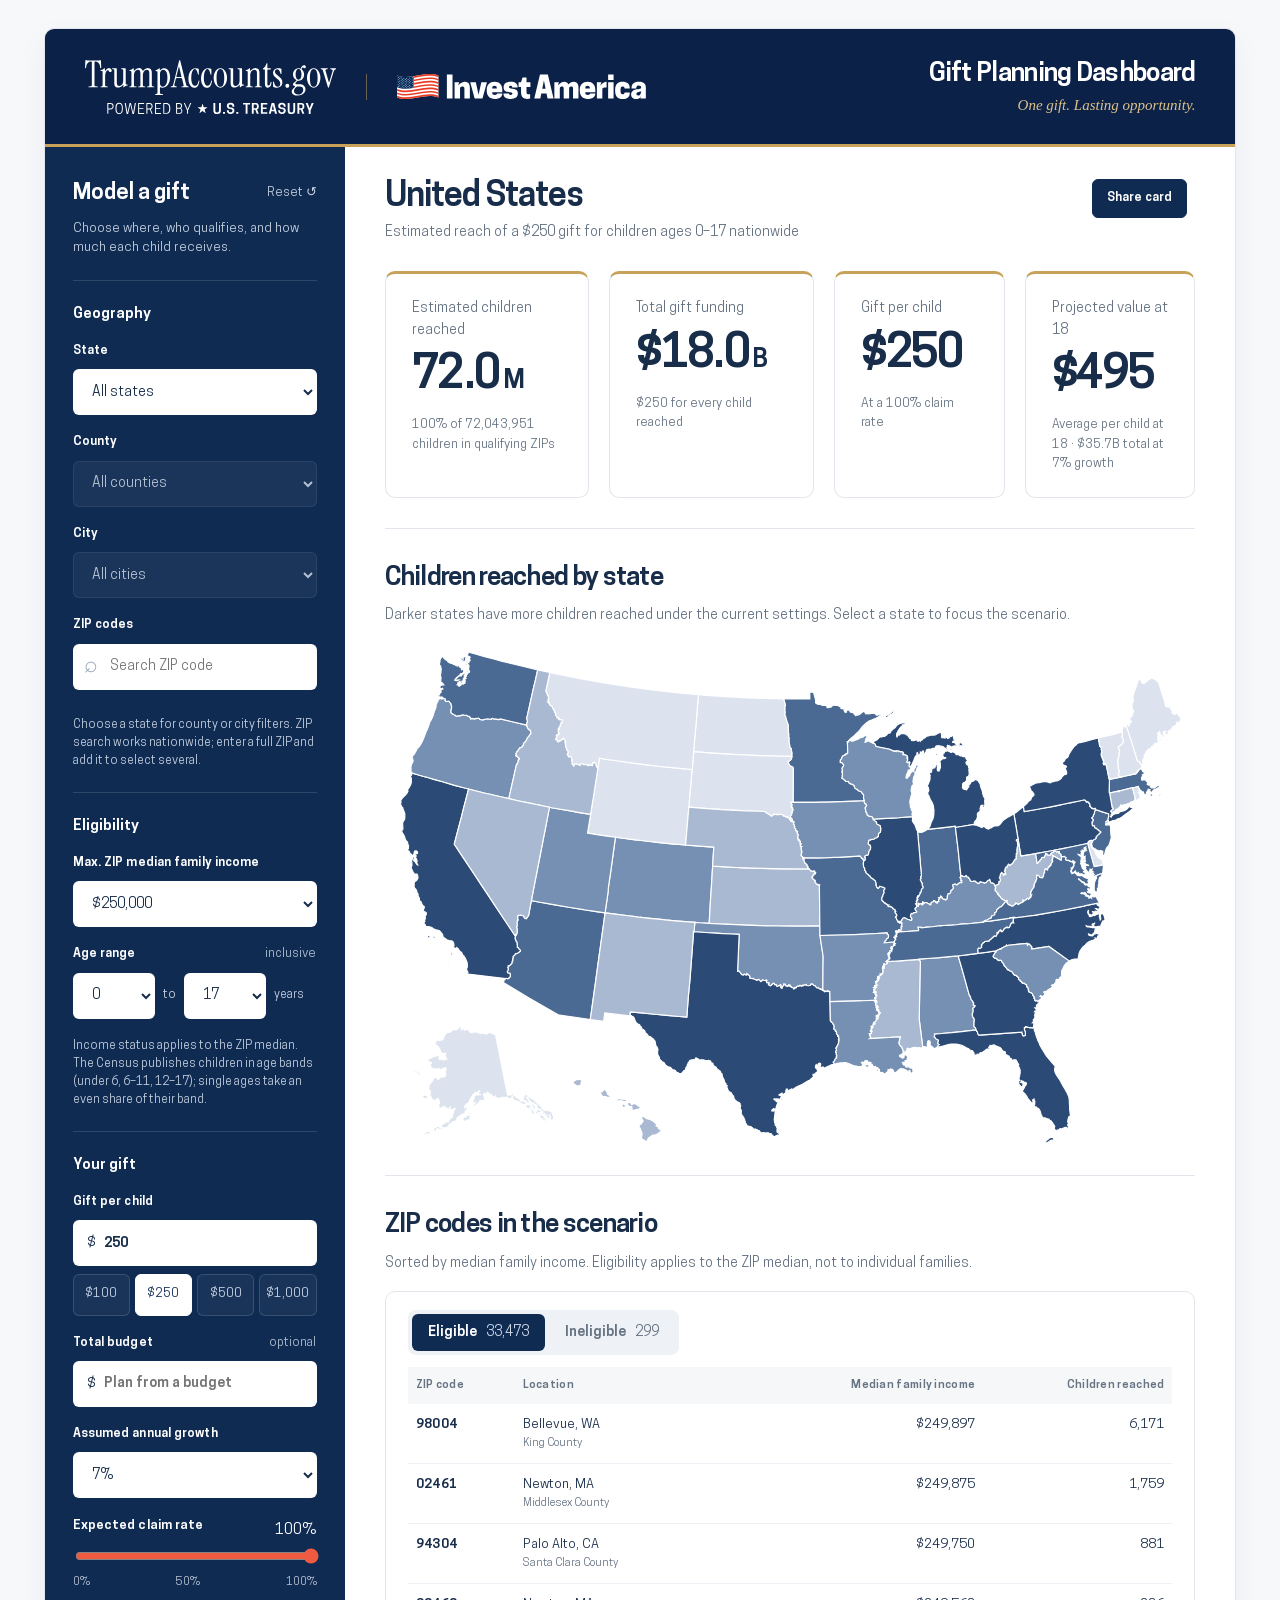
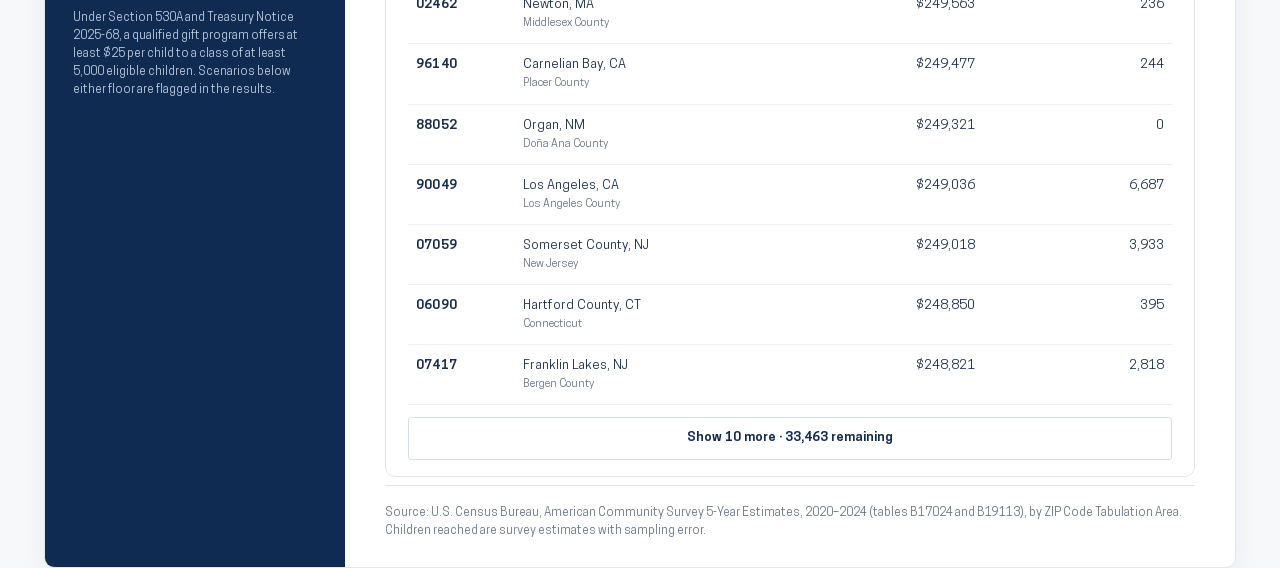
==== commit 7e66324d: "Add share-card page (give.html): place + gift in, social graphic out Three controls, canvas-rendered" ====
--- a/index.html
+++ b/index.html
@@ -1,5 +1,5 @@
 <!doctype html>
-<html lang="en"><head><meta charset="UTF-8"><meta name="viewport" content="width=device-width,initial-scale=1"><meta name="theme-color" content="#102b52"><title>Gift Planning · Invest America</title><link rel="icon" href="data:image/svg+xml,%3Csvg xmlns='http://www.w3.org/2000/svg' viewBox='0 0 48 48'%3E%3Crect width='48' height='48' rx='8' fill='%23102b52'/%3E%3Ctext x='8' y='33' fill='white' font-size='28' font-family='serif'%3EIA%3C/text%3E%3C/svg%3E"><link rel="stylesheet" href="./src/styles.css"><script>if(self!==top||/[?&]embed(=|&|$)/.test(location.search))document.documentElement.classList.add('embed');</script></head>
+<html lang="en"><head><meta charset="UTF-8"><meta name="viewport" content="width=device-width,initial-scale=1"><meta name="theme-color" content="#102b52"><title>Gift Planning · Invest America</title><meta property="og:title" content="Invest America Gift Planning"><meta property="og:description" content="Model how a gift into Trump Accounts could reach children by ZIP code, county, or state — built on U.S. Census data."><meta property="og:type" content="website"><link rel="icon" href="data:image/svg+xml,%3Csvg xmlns='http://www.w3.org/2000/svg' viewBox='0 0 48 48'%3E%3Crect width='48' height='48' rx='8' fill='%23102b52'/%3E%3Ctext x='8' y='33' fill='white' font-size='28' font-family='serif'%3EIA%3C/text%3E%3C/svg%3E"><link rel="stylesheet" href="./src/styles.css"><script>if(self!==top||/[?&]embed(=|&|$)/.test(location.search))document.documentElement.classList.add('embed');</script></head>
 <body>
 <a class="skip" href="#results">Skip to results</a>
 
@@ -11,7 +11,7 @@
 <div class="filter-section"><h3>Your gift</h3><div class="field"><label for="gift">Gift per child</label><div class="amount-input"><span>$</span><input id="gift" type="number" min="25" max="1000000" step="50" value="250"></div><div class="presets"><button data-gift="100">$100</button><button data-gift="250" class="selected">$250</button><button data-gift="500">$500</button><button data-gift="1000">$1,000</button></div></div><div class="field"><label for="budget">Total budget <span class="muted-light">optional</span></label><div class="amount-input"><span>$</span><input id="budget" type="number" min="0" max="1000000000000" step="10000" placeholder="Plan from a budget"></div></div><div class="field"><label for="rate">Assumed annual growth</label><select id="rate"><option value="5">5%</option><option value="7" selected>7%</option><option value="10">10%</option></select></div><div class="field"><div class="range-label"><label for="claim">Expected claim rate</label><output id="claim-value" for="claim">100%</output></div><input id="claim" type="range" min="0" max="100" step="5" value="100"><div class="range-ticks"><span>0%</span><span>50%</span><span>100%</span></div></div><p class="filter-hint">Under Section 530A and Treasury Notice 2025-68, a qualified gift program offers at least $25 per child to a class of at least 5,000 eligible children. Scenarios below either floor are flagged in the results.</p></div>
 <button class="filters-done primary" id="filters-done">Show results</button></aside>
 <section class="results" id="results" aria-label="Scenario results">
-<div class="scope-bar"><div><h2 id="scope-name">United States</h2><p class="section-description" id="scope-sub">Loading Census data…</p></div><div class="scope-actions"><button class="filters-toggle" id="filters-toggle" aria-expanded="false" aria-controls="filters">Adjust scenario</button></div></div>
+<div class="scope-bar"><div><h2 id="scope-name">United States</h2><p class="section-description" id="scope-sub">Loading Census data…</p></div><div class="scope-actions"><a class="share-cta" id="share-link" href="./give.html">Share card</a><button class="filters-toggle" id="filters-toggle" aria-expanded="false" aria-controls="filters">Adjust scenario</button></div></div>
 <div class="compliance" id="compliance" role="status" hidden></div>
 <div class="metrics" aria-live="polite" aria-atomic="true">
 <div class="metric"><div class="metric-head"><div class="metric-label">Estimated children reached</div></div><div class="metric-value" id="reach">…</div><div class="metric-note" id="reach-note">Loading Census data</div></div>
--- a/src/styles.css
+++ b/src/styles.css
@@ -178,3 +178,7 @@
 .budget-plan strong{color:var(--navy);font-weight:600}
 .budget-plan button{margin-left:6px;background:var(--navy);color:#fff;border:1px solid var(--navy);border-radius:999px;padding:5px 12px;font-size:12px;cursor:pointer}
 .budget-plan button:hover{background:#0b2140}
+
+/* ---- Share-card link in the results header ---- */
+.share-cta{display:inline-flex;align-items:center;margin-right:8px;padding:9px 14px;border:1px solid var(--navy);border-radius:6px;background:var(--navy);color:#fff;font-size:12.5px;font-weight:600;text-decoration:none}
+.share-cta:hover{background:#0b2140}
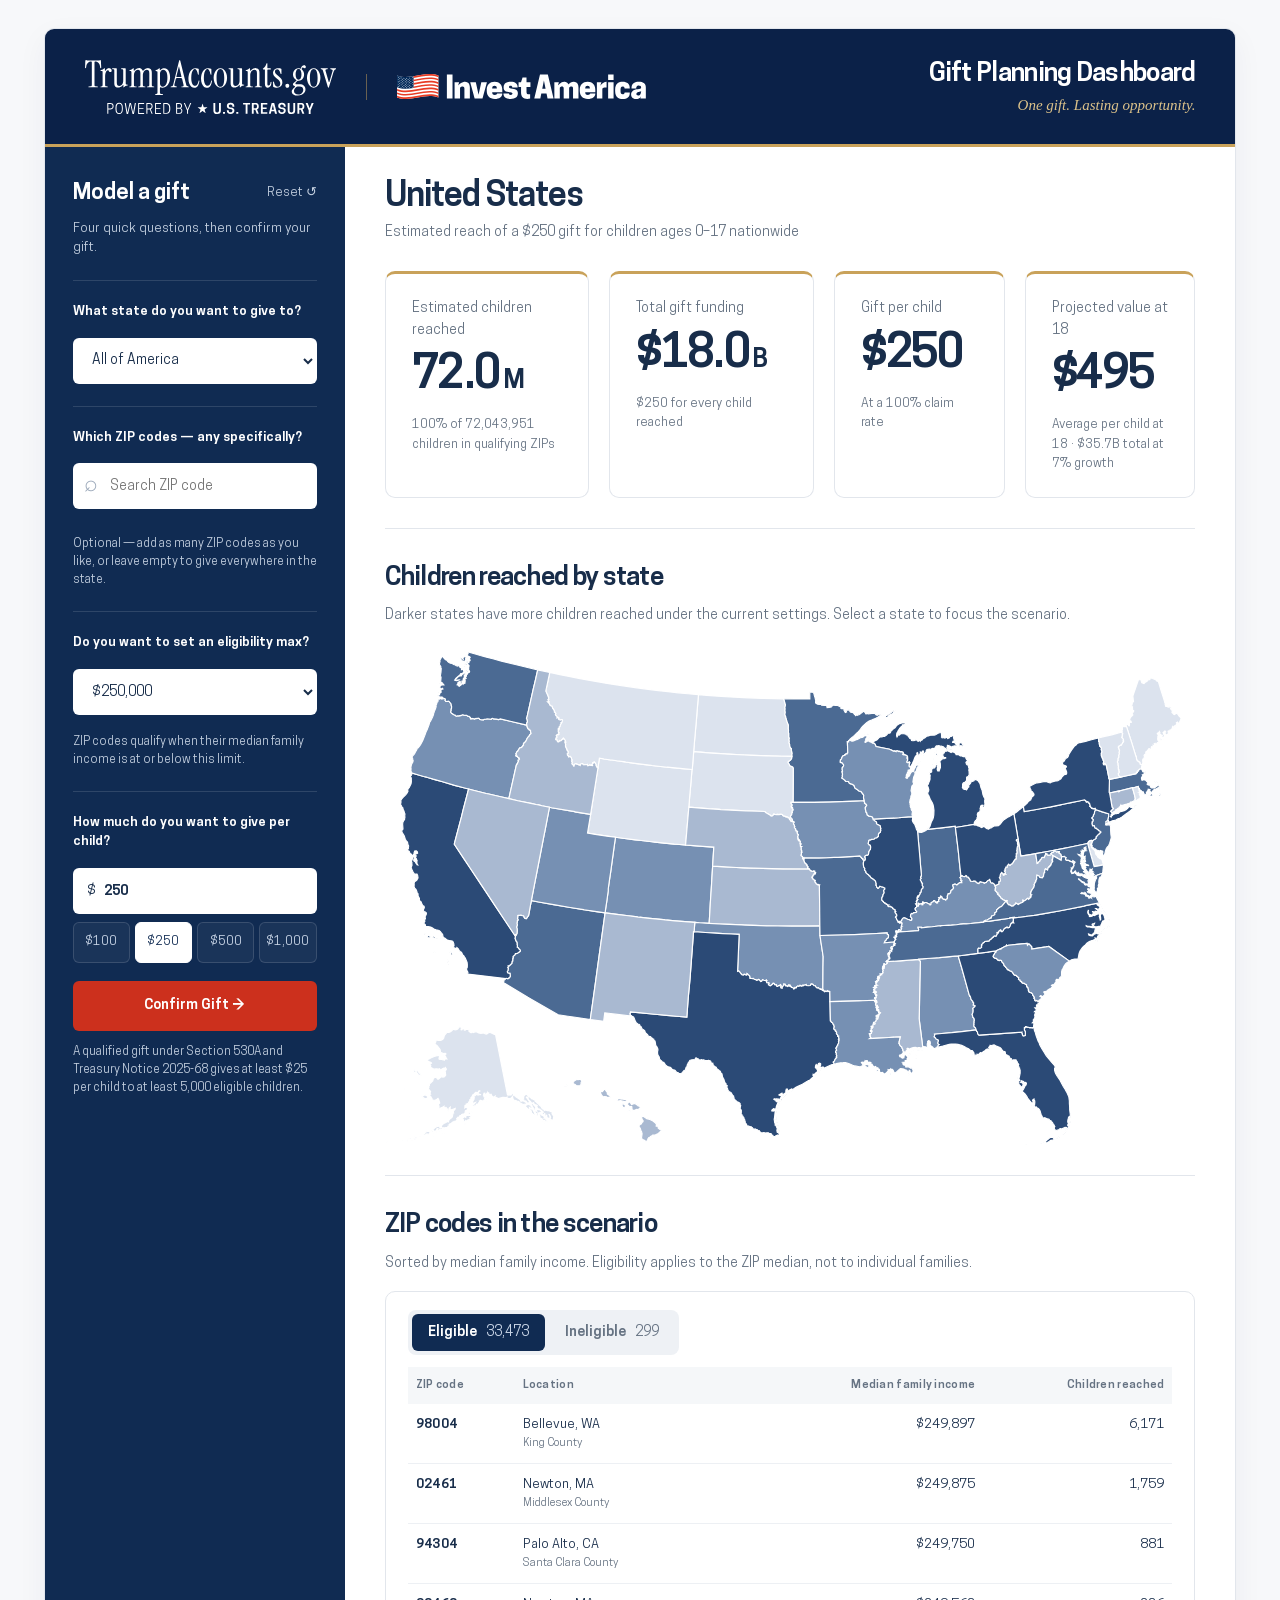
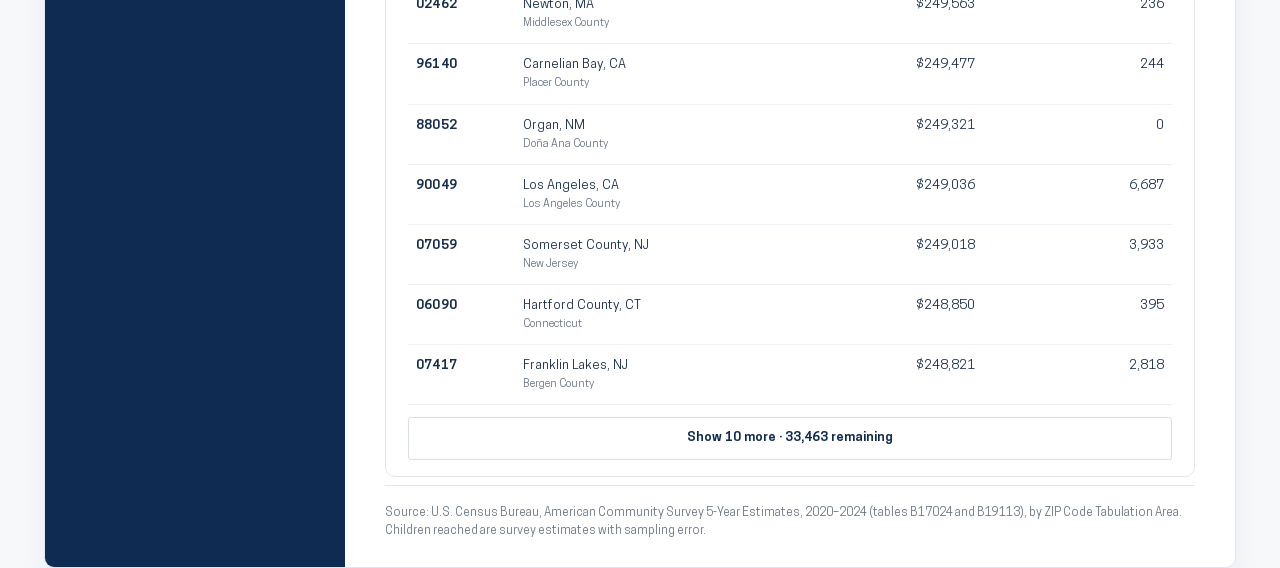
==== commit 01e2f21e: "Four-question panel with Confirm Gift; redesigned share card The dashboard filter panel is now four " ====
--- a/index.html
+++ b/index.html
@@ -5,13 +5,16 @@
 
 <main id="ia-dashboard">
 <div class="workspace" id="gift-panel"><div class="brandbar"><div class="logos"><a class="brand-ta first" href="https://trumpaccounts.gov/" target="_blank" rel="noreferrer" aria-label="TrumpAccounts.gov, powered by U.S. Treasury"><img src="./public/assets/trumpaccounts-gov-white.svg" alt="TrumpAccounts.gov, powered by U.S. Treasury"></a><a class="brand-ia" href="https://investamerica.org/" target="_blank" rel="noreferrer" aria-label="Invest America home"><img class="brand" src="./public/assets/invest-america-white.svg" alt="Invest America"></a></div><div class="masthead-title"><h1 class="header-h1">Gift Planning Dashboard</h1><p class="tagline">One gift. Lasting opportunity.</p></div></div><div class="brandbar-mini" aria-hidden="true"><img src="./public/assets/trumpaccounts-gov-white.svg" alt=""><i class="dot"></i><img src="./public/assets/invest-america-white.svg" alt=""></div>
-<aside class="filters" id="filters" aria-label="Scenario assumptions"><div class="filter-title"><h2>Model a gift</h2><button id="reset">Reset ↺</button></div><p class="filter-intro">Choose where, who qualifies, and how much each child receives.</p>
-<div class="filter-section"><h3>Geography</h3><div class="field"><label for="state">State</label><select id="state"><option value="">All states</option></select></div><div class="field"><label for="county">County</label><select id="county"><option value="">All counties</option></select></div><div class="field"><label for="city">City</label><select id="city"><option value="">All cities</option></select></div><div class="field"><label for="zip">ZIP codes</label><div class="input-icon"><span aria-hidden="true">⌕</span><input id="zip" type="text" inputmode="numeric" maxlength="5" placeholder="Search ZIP code" autocomplete="off"></div><button class="outline zip-add" id="zip-add" hidden>Add ZIP to selection</button><div class="zip-chips" id="zip-chips"></div></div><p class="filter-hint" id="geo-hint">Choose a state for county or city filters. ZIP search works nationwide; enter a full ZIP and add it to select several.</p></div>
-<div class="filter-section"><h3>Eligibility</h3><div class="field"><label for="income">Max. ZIP median family income</label><select id="income"><option value="50000">$50,000</option><option value="75000">$75,000</option><option value="100000">$100,000</option><option value="150000">$150,000</option><option value="250000" selected>$250,000</option><option value="1000000">No income limit</option></select></div><div class="field"><label>Age range <span class="muted-light">inclusive</span></label><div class="age-inputs"><label class="sr-only" for="minAge">Minimum age</label><select id="minAge"><option value="0" selected>0</option><option value="1">1</option><option value="2">2</option><option value="3">3</option><option value="4">4</option><option value="5">5</option><option value="6">6</option><option value="7">7</option><option value="8">8</option><option value="9">9</option><option value="10">10</option><option value="11">11</option><option value="12">12</option><option value="13">13</option><option value="14">14</option><option value="15">15</option><option value="16">16</option><option value="17">17</option></select><span>to</span><label class="sr-only" for="maxAge">Maximum age</label><select id="maxAge"><option value="0">0</option><option value="1">1</option><option value="2">2</option><option value="3">3</option><option value="4">4</option><option value="5">5</option><option value="6">6</option><option value="7">7</option><option value="8">8</option><option value="9">9</option><option value="10">10</option><option value="11">11</option><option value="12">12</option><option value="13">13</option><option value="14">14</option><option value="15">15</option><option value="16">16</option><option value="17" selected>17</option></select><span>years</span></div></div><p class="filter-hint">Income status applies to the ZIP median. The Census publishes children in age bands (under 6, 6–11, 12–17); single ages take an even share of their band.</p></div>
-<div class="filter-section"><h3>Your gift</h3><div class="field"><label for="gift">Gift per child</label><div class="amount-input"><span>$</span><input id="gift" type="number" min="25" max="1000000" step="50" value="250"></div><div class="presets"><button data-gift="100">$100</button><button data-gift="250" class="selected">$250</button><button data-gift="500">$500</button><button data-gift="1000">$1,000</button></div></div><div class="field"><label for="budget">Total budget <span class="muted-light">optional</span></label><div class="amount-input"><span>$</span><input id="budget" type="number" min="0" max="1000000000000" step="10000" placeholder="Plan from a budget"></div></div><div class="field"><label for="rate">Assumed annual growth</label><select id="rate"><option value="5">5%</option><option value="7" selected>7%</option><option value="10">10%</option></select></div><div class="field"><div class="range-label"><label for="claim">Expected claim rate</label><output id="claim-value" for="claim">100%</output></div><input id="claim" type="range" min="0" max="100" step="5" value="100"><div class="range-ticks"><span>0%</span><span>50%</span><span>100%</span></div></div><p class="filter-hint">Under Section 530A and Treasury Notice 2025-68, a qualified gift program offers at least $25 per child to a class of at least 5,000 eligible children. Scenarios below either floor are flagged in the results.</p></div>
+<aside class="filters" id="filters" aria-label="Scenario assumptions"><div class="filter-title"><h2>Model a gift</h2><button id="reset">Reset ↺</button></div><p class="filter-intro">Four quick questions, then confirm your gift.</p>
+<div class="filter-section"><h3>What state do you want to give to?</h3><div class="field"><label class="sr-only" for="state">State</label><select id="state"><option value="">All of America</option></select></div></div>
+<div class="filter-section"><h3>Which ZIP codes — any specifically?</h3><div class="field"><label class="sr-only" for="zip">ZIP code search</label><div class="input-icon"><span aria-hidden="true">⌕</span><input id="zip" type="text" inputmode="numeric" maxlength="5" placeholder="Search ZIP code" autocomplete="off"></div><button class="outline zip-add" id="zip-add" hidden>Add ZIP to selection</button><div class="zip-chips" id="zip-chips"></div></div><p class="filter-hint" id="geo-hint">Optional — add as many ZIP codes as you like, or leave empty to give everywhere in the state.</p></div>
+<div class="filter-section"><h3>Do you want to set an eligibility max?</h3><div class="field"><label class="sr-only" for="income">Maximum ZIP median family income</label><select id="income"><option value="50000">$50,000</option><option value="75000">$75,000</option><option value="100000">$100,000</option><option value="150000">$150,000</option><option value="250000" selected>$250,000</option><option value="1000000">No income limit</option></select></div><p class="filter-hint">ZIP codes qualify when their median family income is at or below this limit.</p></div>
+<div class="filter-section"><h3>How much do you want to give per child?</h3><div class="field"><label class="sr-only" for="gift">Gift per child</label><div class="amount-input"><span>$</span><input id="gift" type="number" min="25" max="1000000" step="50" value="250"></div><div class="presets"><button data-gift="100">$100</button><button data-gift="250" class="selected">$250</button><button data-gift="500">$500</button><button data-gift="1000">$1,000</button></div></div></div>
+<a class="confirm-gift" id="confirm-gift" href="./give.html">Confirm Gift →</a>
+<p class="filter-hint">A qualified gift under Section 530A and Treasury Notice 2025-68 gives at least $25 per child to at least 5,000 eligible children.</p>
 <button class="filters-done primary" id="filters-done">Show results</button></aside>
 <section class="results" id="results" aria-label="Scenario results">
-<div class="scope-bar"><div><h2 id="scope-name">United States</h2><p class="section-description" id="scope-sub">Loading Census data…</p></div><div class="scope-actions"><a class="share-cta" id="share-link" href="./give.html">Share card</a><button class="filters-toggle" id="filters-toggle" aria-expanded="false" aria-controls="filters">Adjust scenario</button></div></div>
+<div class="scope-bar"><div><h2 id="scope-name">United States</h2><p class="section-description" id="scope-sub">Loading Census data…</p></div><div class="scope-actions"><button class="filters-toggle" id="filters-toggle" aria-expanded="false" aria-controls="filters">Adjust scenario</button></div></div>
 <div class="compliance" id="compliance" role="status" hidden></div>
 <div class="metrics" aria-live="polite" aria-atomic="true">
 <div class="metric"><div class="metric-head"><div class="metric-label">Estimated children reached</div></div><div class="metric-value" id="reach">…</div><div class="metric-note" id="reach-note">Loading Census data</div></div>
--- a/src/styles.css
+++ b/src/styles.css
@@ -182,3 +182,8 @@
 /* ---- Share-card link in the results header ---- */
 .share-cta{display:inline-flex;align-items:center;margin-right:8px;padding:9px 14px;border:1px solid var(--navy);border-radius:6px;background:var(--navy);color:#fff;font-size:12.5px;font-weight:600;text-decoration:none}
 .share-cta:hover{background:#0b2140}
+
+/* ---- Four-question panel and Confirm Gift ---- */
+.filter-section h3{font-size:13px;line-height:1.45}
+.confirm-gift{display:block;text-align:center;background:var(--red);color:#fff;padding:14px;border-radius:6px;font-size:14px;font-weight:600;text-decoration:none;margin:6px 0 12px}
+.confirm-gift:hover{background:#b52717}
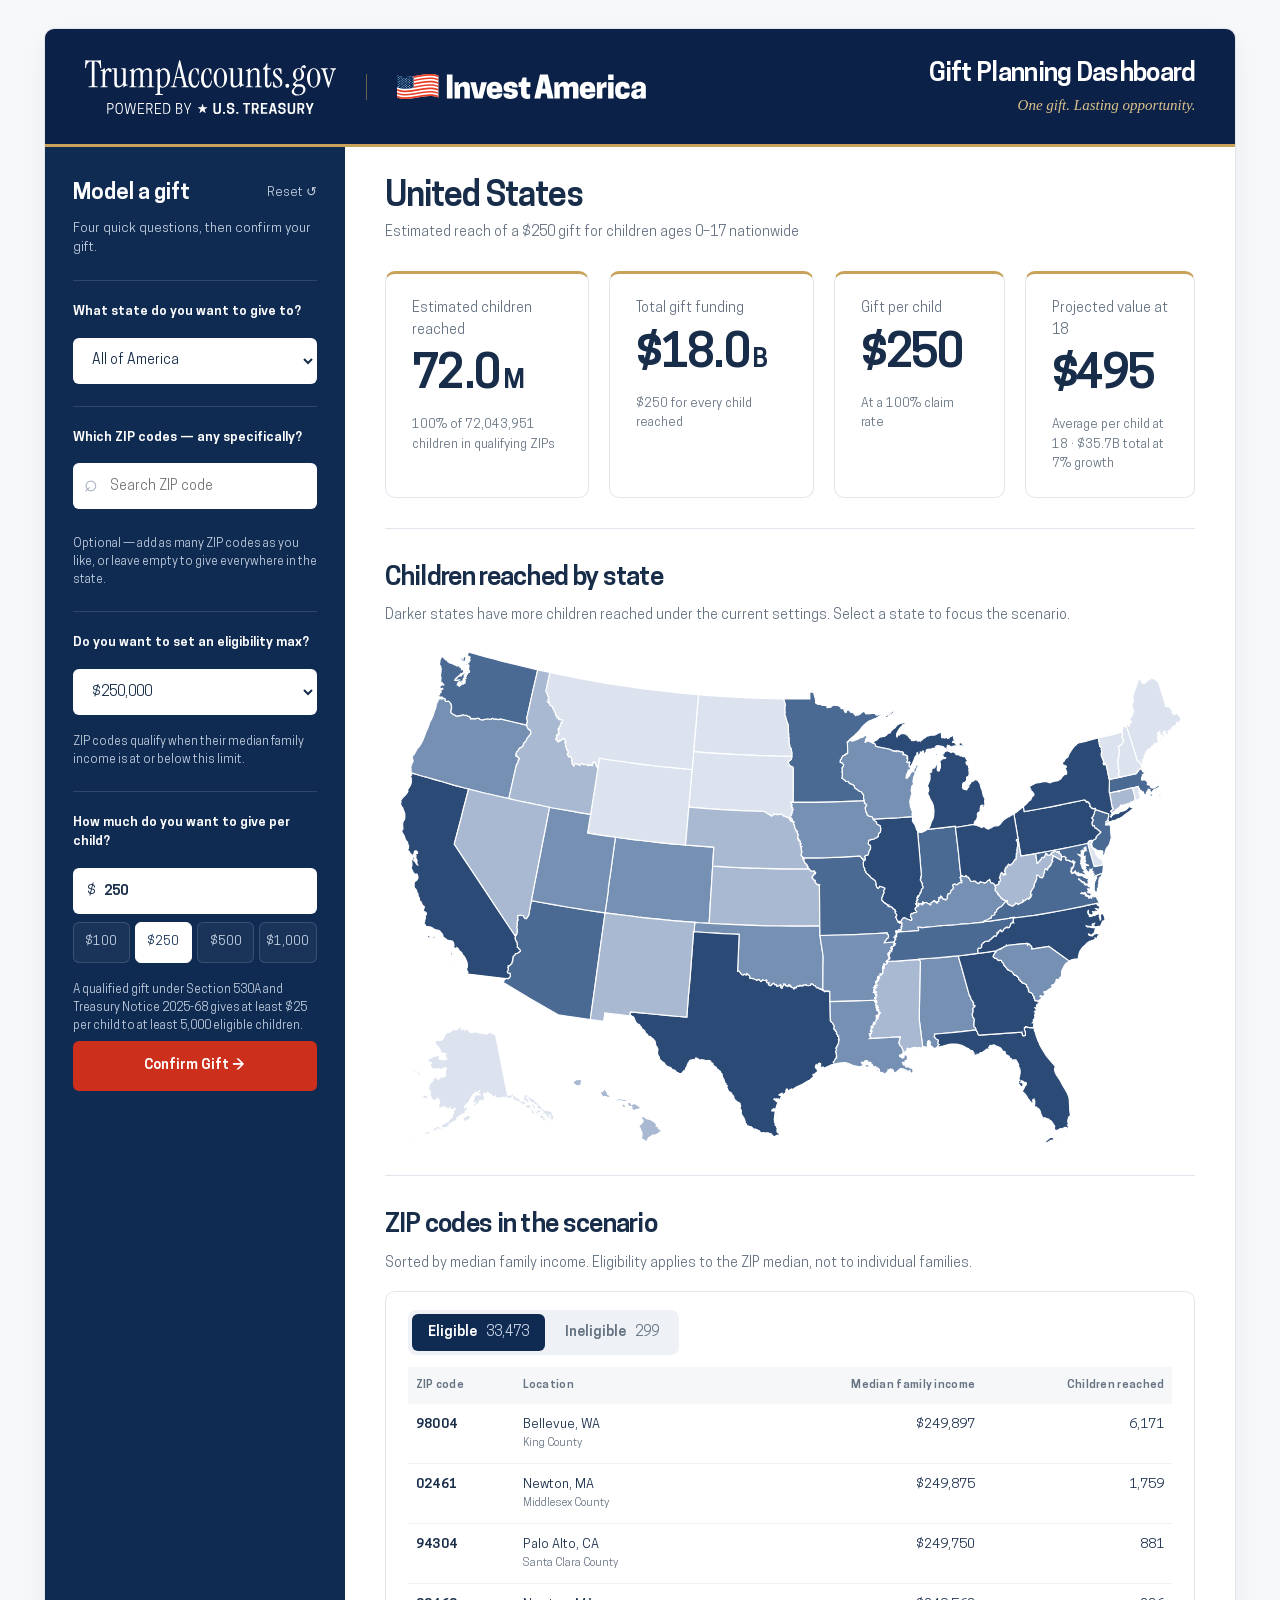
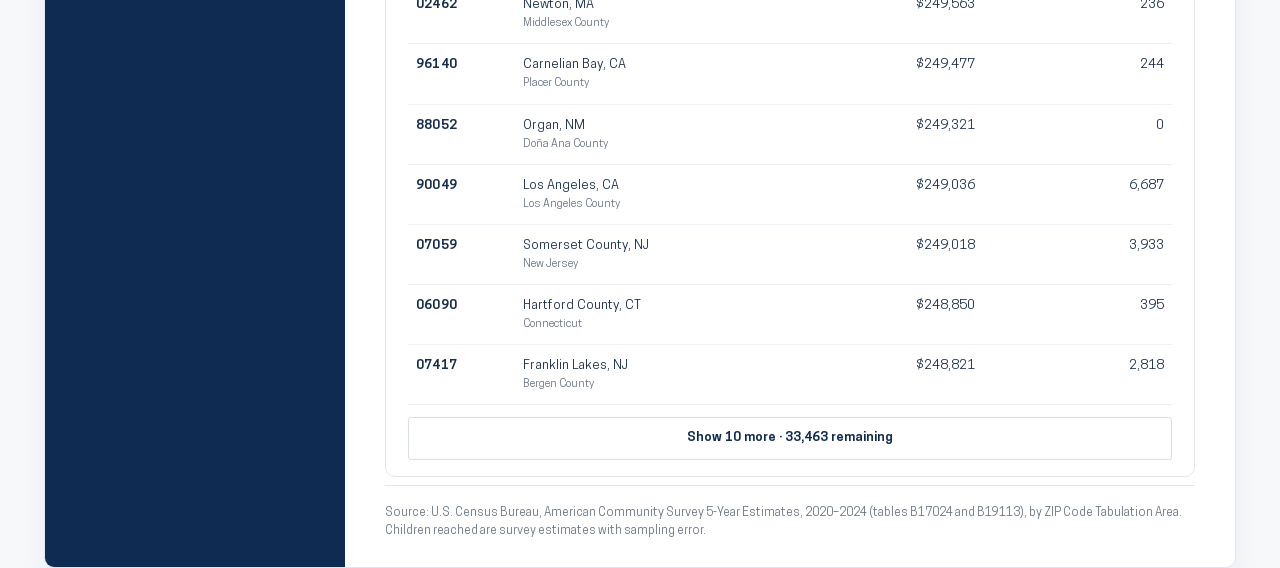
==== commit 23e0394d: "Mobile: stacked ZIP rows, one pinned action bar, no iOS zoom - ZIP table collapses to two-line cards" ====
--- a/index.html
+++ b/index.html
@@ -1,5 +1,5 @@
 <!doctype html>
-<html lang="en"><head><meta charset="UTF-8"><meta name="viewport" content="width=device-width,initial-scale=1"><meta name="theme-color" content="#102b52"><title>Gift Planning · Invest America</title><meta property="og:title" content="Invest America Gift Planning"><meta property="og:description" content="Model how a gift into Trump Accounts could reach children by ZIP code, county, or state — built on U.S. Census data."><meta property="og:type" content="website"><link rel="icon" href="data:image/svg+xml,%3Csvg xmlns='http://www.w3.org/2000/svg' viewBox='0 0 48 48'%3E%3Crect width='48' height='48' rx='8' fill='%23102b52'/%3E%3Ctext x='8' y='33' fill='white' font-size='28' font-family='serif'%3EIA%3C/text%3E%3C/svg%3E"><link rel="stylesheet" href="./src/styles.css"><script>if(self!==top||/[?&]embed(=|&|$)/.test(location.search))document.documentElement.classList.add('embed');</script></head>
+<html lang="en"><head><meta charset="UTF-8"><meta name="viewport" content="width=device-width,initial-scale=1"><meta name="theme-color" content="#102b52"><title>Gift Planning · Invest America</title><meta property="og:title" content="Invest America Gift Planning"><meta property="og:description" content="Model how a gift into Trump Accounts could reach children by ZIP code, county, or state — built on U.S. Census data."><meta property="og:type" content="website"><link rel="icon" href="data:image/svg+xml,%3Csvg xmlns='http://www.w3.org/2000/svg' viewBox='0 0 48 48'%3E%3Crect width='48' height='48' rx='8' fill='%23102b52'/%3E%3Ctext x='8' y='33' fill='white' font-size='28' font-family='serif'%3EIA%3C/text%3E%3C/svg%3E"><link rel="stylesheet" href="./src/styles.css?v=mtv33eh4"><script>if(self!==top||/[?&]embed(=|&|$)/.test(location.search))document.documentElement.classList.add('embed');</script></head>
 <body>
 <a class="skip" href="#results">Skip to results</a>
 
@@ -10,9 +10,8 @@
 <div class="filter-section"><h3>Which ZIP codes — any specifically?</h3><div class="field"><label class="sr-only" for="zip">ZIP code search</label><div class="input-icon"><span aria-hidden="true">⌕</span><input id="zip" type="text" inputmode="numeric" maxlength="5" placeholder="Search ZIP code" autocomplete="off"></div><button class="outline zip-add" id="zip-add" hidden>Add ZIP to selection</button><div class="zip-chips" id="zip-chips"></div></div><p class="filter-hint" id="geo-hint">Optional — add as many ZIP codes as you like, or leave empty to give everywhere in the state.</p></div>
 <div class="filter-section"><h3>Do you want to set an eligibility max?</h3><div class="field"><label class="sr-only" for="income">Maximum ZIP median family income</label><select id="income"><option value="50000">$50,000</option><option value="75000">$75,000</option><option value="100000">$100,000</option><option value="150000">$150,000</option><option value="250000" selected>$250,000</option><option value="1000000">No income limit</option></select></div><p class="filter-hint">ZIP codes qualify when their median family income is at or below this limit.</p></div>
 <div class="filter-section"><h3>How much do you want to give per child?</h3><div class="field"><label class="sr-only" for="gift">Gift per child</label><div class="amount-input"><span>$</span><input id="gift" type="number" min="25" max="1000000" step="50" value="250"></div><div class="presets"><button data-gift="100">$100</button><button data-gift="250" class="selected">$250</button><button data-gift="500">$500</button><button data-gift="1000">$1,000</button></div></div></div>
-<a class="confirm-gift" id="confirm-gift" href="./give.html">Confirm Gift →</a>
 <p class="filter-hint">A qualified gift under Section 530A and Treasury Notice 2025-68 gives at least $25 per child to at least 5,000 eligible children.</p>
-<button class="filters-done primary" id="filters-done">Show results</button></aside>
+<div class="filter-actions"><button class="filters-done" id="filters-done">Show results</button><a class="confirm-gift" id="confirm-gift" href="./give.html">Confirm Gift →</a></div></aside>
 <section class="results" id="results" aria-label="Scenario results">
 <div class="scope-bar"><div><h2 id="scope-name">United States</h2><p class="section-description" id="scope-sub">Loading Census data…</p></div><div class="scope-actions"><button class="filters-toggle" id="filters-toggle" aria-expanded="false" aria-controls="filters">Adjust scenario</button></div></div>
 <div class="compliance" id="compliance" role="status" hidden></div>
@@ -31,5 +30,5 @@
 </section></div>
 <div class="toast" id="toast" role="status"></div>
 </main>
-<script type="module" src="./src/app.js"></script>
+<script type="module" src="./src/app.js?v=mtv33eh4"></script>
 </body></html>
--- a/src/styles.css
+++ b/src/styles.css
@@ -173,7 +173,8 @@
 .compliance .recs .rec-all:hover{background:#0b2140}
 
 /* ---- Budget-first planning and the projected-value metric ---- */
-@media(min-width:821px){.metrics{grid-template-columns:1.2fr 1.2fr 1fr 1fr}}
+@media(min-width:821px) and (max-width:1100px){.metrics{grid-template-columns:1fr 1fr;row-gap:18px}}
+@media(min-width:1101px){.metrics{grid-template-columns:1.2fr 1.2fr 1fr 1fr}}
 .budget-plan{background:#fff;border:1px solid var(--line);border-left:4px solid var(--navy);border-radius:6px;padding:12px 16px;margin:16px 0 0;font-size:13px;line-height:1.55;color:var(--ink)}
 .budget-plan strong{color:var(--navy);font-weight:600}
 .budget-plan button{margin-left:6px;background:var(--navy);color:#fff;border:1px solid var(--navy);border-radius:999px;padding:5px 12px;font-size:12px;cursor:pointer}
@@ -187,3 +188,49 @@
 .filter-section h3{font-size:13px;line-height:1.45}
 .confirm-gift{display:block;text-align:center;background:var(--red);color:#fff;padding:14px;border-radius:6px;font-size:14px;font-weight:600;text-decoration:none;margin:6px 0 12px}
 .confirm-gift:hover{background:#b52717}
+
+/* ---- Phones: the ZIP table becomes stacked rows, and the filter sheet gets one clear CTA ---- */
+@media(max-width:560px){
+ /* A four-column table cannot hold 390px. Each ZIP becomes a two-line card:
+    ZIP + place on the left, income and children stacked on the right. */
+ .zip-list .zip-table,.zip-list .zip-table tbody,.zip-list .zip-table tr,.zip-list .zip-table td{display:block;width:auto}
+ .zip-list .zip-table thead{display:none}
+ .zip-list .zip-table tr{position:relative;padding:11px 0;border-bottom:1px solid var(--line)}
+ .zip-list .zip-table tr:last-child{border-bottom:0}
+ .zip-list .zip-table td{border:0;padding:0}
+ .zip-list .zip-table td:nth-child(1){font-weight:600;font-size:13px;color:var(--navy)}
+ .zip-list .zip-table td:nth-child(2){font-size:12px;color:var(--muted);padding-right:112px}
+ .zip-list .zip-table td:nth-child(2) small{display:inline;font-size:11px}
+ .zip-list .zip-table td:nth-child(2) small:before{content:' · '}
+ .zip-list .zip-table td:nth-child(3),.zip-list .zip-table td:nth-child(4){position:absolute;right:0;text-align:right;font-variant-numeric:tabular-nums}
+ .zip-list .zip-table td:nth-child(3){top:11px;font-size:12.5px;font-weight:600;color:var(--ink)}
+ .zip-list .zip-table td:nth-child(4){top:31px;font-size:12px;color:var(--muted)}
+ .zip-list .zip-table td:nth-child(4):after{content:' children';font-weight:400}
+ /* One primary action in the sheet: Confirm Gift stays red, dismissal goes quiet. */
+ .workspace.filters-open .filters-done{background:#0b2140;color:#fff;border:1px solid rgba(255,255,255,.45)}
+ .filters .presets{display:grid;grid-template-columns:repeat(4,1fr);gap:6px}
+ .filters .presets button{width:100%;text-align:center;padding:9px 4px}
+ .confirm-gift{padding:15px;font-size:15px}
+}
+/* iOS Safari zooms the page when a focused control is under 16px. Keep every
+   tappable field at 16px on phones so tapping a filter never rescales the page. */
+@media(max-width:640px){
+ .filters select,.filters input[type=text],.filters input[type=number],.zip-list select{font-size:16px}
+ .amount-input input{font-size:16px}
+ .input-icon input{font-size:16px}
+}
+
+/* ---- Sheet actions: on phones both live in one pinned bar so neither is buried ---- */
+.filter-actions{margin-top:4px}
+@media(max-width:640px){
+ .workspace.filters-open .filter-actions{position:fixed;left:16px;right:16px;bottom:16px;z-index:61;display:flex;gap:8px;align-items:stretch}
+ .workspace.filters-open .filters-done{position:static;left:auto;right:auto;bottom:auto;flex:0 0 auto;min-height:50px;padding:0 16px;display:flex;align-items:center;justify-content:center;background:#0b2140;color:#fff;border:1px solid rgba(255,255,255,.45);border-radius:8px;font-size:14px;box-shadow:0 8px 24px #0006}
+ .workspace.filters-open .confirm-gift{flex:1;margin:0;min-height:50px;display:flex;align-items:center;justify-content:center;border-radius:8px;font-size:15px;box-shadow:0 8px 24px #0006}
+}
+/* Tablet band: keep both marks in the masthead — the co-branding is not optional. */
+@media(min-width:641px) and (max-width:820px){
+ .brandbar .brand-ta{display:flex}
+ .brandbar .brand-ta img{height:34px;width:auto}
+ .brandbar .logos{gap:16px}
+ .masthead-title .header-h1{font-size:19px}
+}
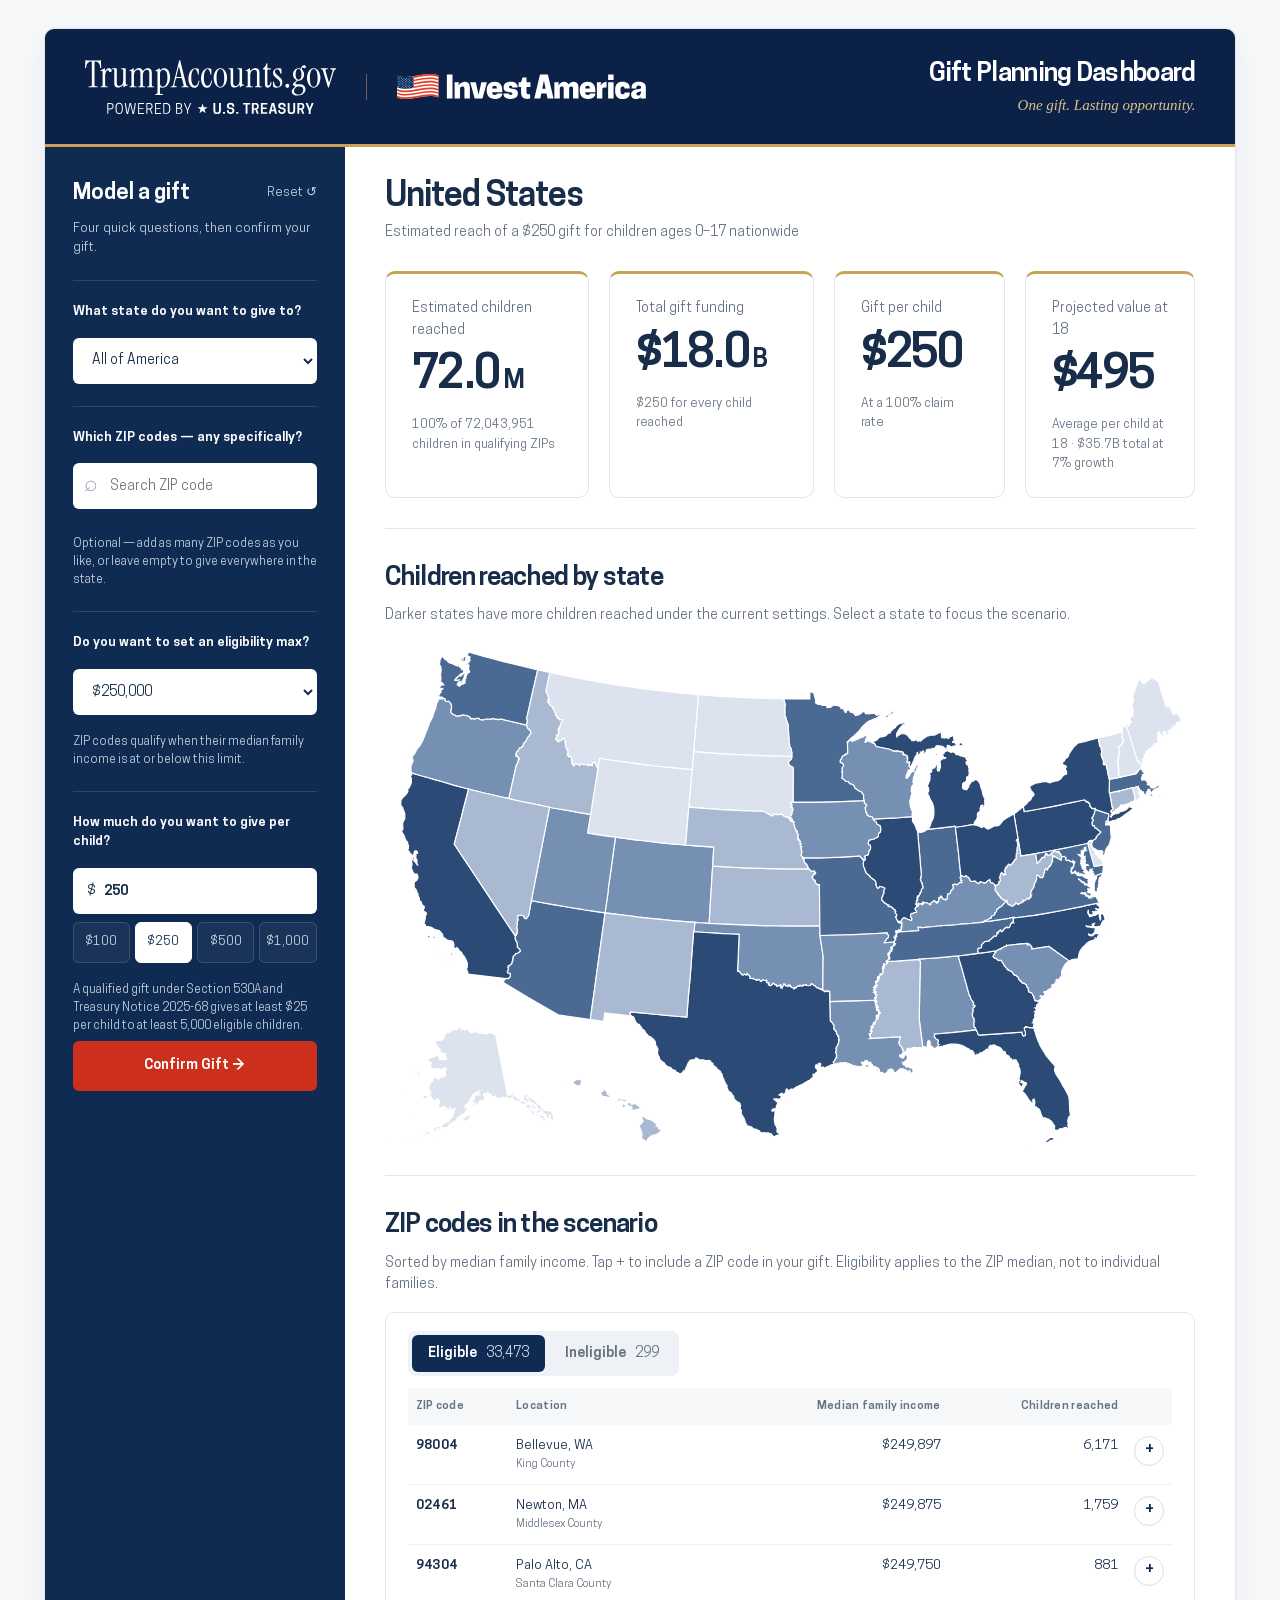
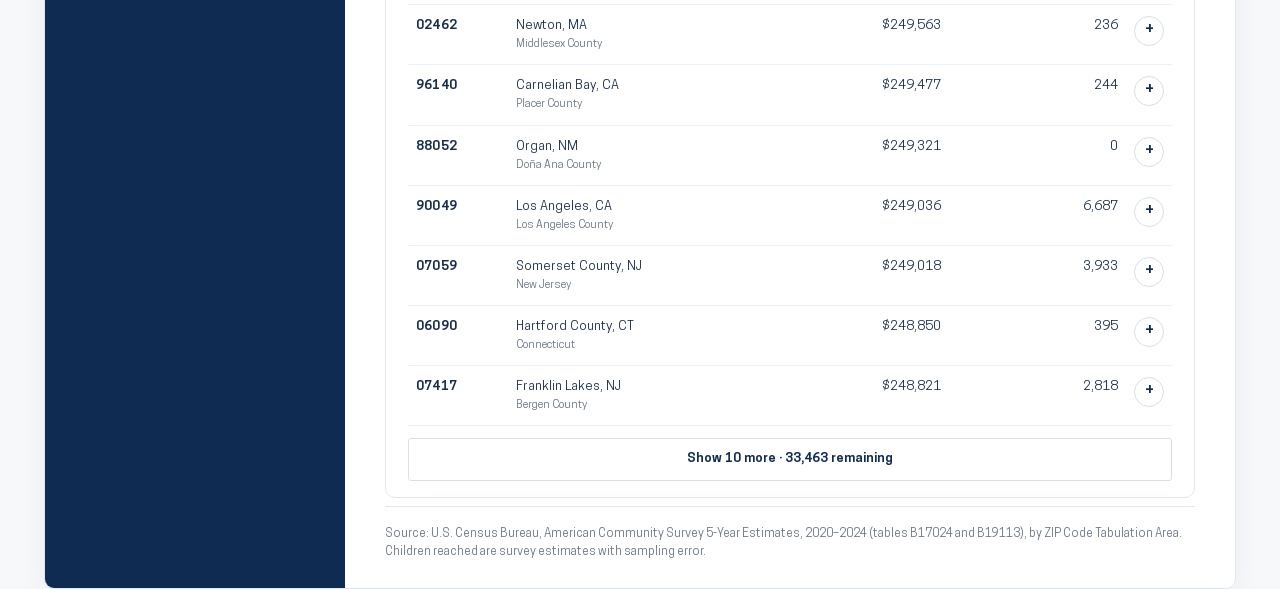
==== commit 42c5a369: "Mobile: thin stat bar, map, then inline scenario controls Phone layout is now stat bar (children rea" ====
--- a/index.html
+++ b/index.html
@@ -1,5 +1,5 @@
 <!doctype html>
-<html lang="en"><head><meta charset="UTF-8"><meta name="viewport" content="width=device-width,initial-scale=1"><meta name="theme-color" content="#102b52"><title>Gift Planning · Invest America</title><meta property="og:title" content="Invest America Gift Planning"><meta property="og:description" content="Model how a gift into Trump Accounts could reach children by ZIP code, county, or state — built on U.S. Census data."><meta property="og:type" content="website"><link rel="icon" href="data:image/svg+xml,%3Csvg xmlns='http://www.w3.org/2000/svg' viewBox='0 0 48 48'%3E%3Crect width='48' height='48' rx='8' fill='%23102b52'/%3E%3Ctext x='8' y='33' fill='white' font-size='28' font-family='serif'%3EIA%3C/text%3E%3C/svg%3E"><link rel="stylesheet" href="./src/styles.css?v=mtv33eh4"><script>if(self!==top||/[?&]embed(=|&|$)/.test(location.search))document.documentElement.classList.add('embed');</script></head>
+<html lang="en"><head><meta charset="UTF-8"><meta name="viewport" content="width=device-width,initial-scale=1"><meta name="theme-color" content="#102b52"><title>Gift Planning · Invest America</title><meta property="og:title" content="Invest America Gift Planning"><meta property="og:description" content="Model how a gift into Trump Accounts could reach children by ZIP code, county, or state — built on U.S. Census data."><meta property="og:type" content="website"><link rel="icon" href="data:image/svg+xml,%3Csvg xmlns='http://www.w3.org/2000/svg' viewBox='0 0 48 48'%3E%3Crect width='48' height='48' rx='8' fill='%23102b52'/%3E%3Ctext x='8' y='33' fill='white' font-size='28' font-family='serif'%3EIA%3C/text%3E%3C/svg%3E"><link rel="stylesheet" href="./src/styles.css?v=mtv3k6l4"><script>if(self!==top||/[?&]embed(=|&|$)/.test(location.search))document.documentElement.classList.add('embed');</script></head>
 <body>
 <a class="skip" href="#results">Skip to results</a>
 
@@ -24,11 +24,11 @@
 <div class="budget-plan" id="budget-plan" hidden></div>
 <div class="analysis-grid"><section class="map-section"><div class="section-heading"><div><h2 id="map-heading">Children reached by state</h2></div></div><p class="section-description" id="map-sub">Darker states have more children reached under the current settings. Select a state to focus the scenario, and select it again to return to the national view.</p><div class="map-wrap"><svg id="us-map" viewBox="0 0 975 610" aria-label="United States map. Select a state to filter the scenario."></svg><div class="map-tooltip" id="map-tooltip" role="status"></div></div></section>
 </div>
-<section class="zip-section"><div class="table-top"><div><h2 id="table-title">ZIP codes in the scenario</h2><p class="section-description" id="table-description">Sorted by median family income. Eligibility applies to the ZIP median, not to individual families.</p></div></div>
+<section class="zip-section"><div class="table-top"><div><h2 id="table-title">ZIP codes in the scenario</h2><p class="section-description" id="table-description">Sorted by median family income. Tap + to include a ZIP code in your gift. Eligibility applies to the ZIP median, not to individual families.</p></div></div>
 <div class="zip-list"><div class="zip-list-head"><div class="segment" role="tablist" aria-label="ZIP code eligibility"><button class="seg on" id="seg-eligible" role="tab" aria-selected="true" data-group="eligible">Eligible <span id="eligible-count"></span></button><button class="seg" id="seg-ineligible" role="tab" aria-selected="false" data-group="ineligible">Ineligible <span id="ineligible-count"></span></button></div></div><div id="zip-list"></div><button class="outline show-more" id="zip-more">Show more</button></div></section>
 <p class="source-note">Source: U.S. Census Bureau, American Community Survey 5-Year Estimates, 2020–2024 (tables B17024 and B19113), by ZIP Code Tabulation Area. Children reached are survey estimates with sampling error.</p>
 </section></div>
 <div class="toast" id="toast" role="status"></div>
 </main>
-<script type="module" src="./src/app.js?v=mtv33eh4"></script>
+<script type="module" src="./src/app.js?v=mtv3k6l4"></script>
 </body></html>
--- a/src/styles.css
+++ b/src/styles.css
@@ -234,3 +234,50 @@
  .brandbar .logos{gap:16px}
  .masthead-title .header-h1{font-size:19px}
 }
+
+/* ---- Include-in-gift toggle on every ZIP row ---- */
+.zip-table td.pin{width:1%;text-align:right;white-space:nowrap}
+.zip-table td.pin button{width:30px;height:30px;border:1px solid #d8dfe8;border-radius:50%;background:#fff;color:var(--navy);font-size:14px;font-weight:600;line-height:1;cursor:pointer}
+.zip-table td.pin button:hover{border-color:var(--navy)}
+.zip-table td.pin button.on{background:var(--navy);border-color:var(--navy);color:#fff}
+
+/* ---- Phone layout: thin stat bar, then the map, then the scenario controls ---- */
+@media(max-width:640px){
+ /* The results section dissolves so the scenario panel can sit between the map and the
+    ZIP list; each child then carries its own gutter. */
+ .results{display:contents}
+ .results>*{padding-left:16px;padding-right:16px}
+ .brandbar-mini{order:0}
+ .brandbar{order:1}
+ .compliance{order:2}
+ .metrics{order:3}
+ .analysis-grid{order:4}
+ .filters{order:5}
+ .budget-plan{order:6}
+ .zip-section{order:7}
+ .source-note{order:8;padding-bottom:26px}
+ .scope-bar{display:none}
+ /* 1. One thin box: children reached and gift per child. */
+ .metrics{display:grid;grid-template-columns:1fr 1fr;gap:0;padding:0;margin:14px 16px 0;border:1px solid var(--line);border-radius:8px;overflow:hidden;background:#fff}
+ .metrics .metric{border-top:0;border-radius:0;padding:9px 13px;min-width:0}
+ .metrics .metric+.metric{border-left:1px solid var(--line)}
+ .metrics .metric:nth-child(2),.metrics .metric:nth-child(4){display:none}
+ .metrics .metric-label{font-size:10px;margin-bottom:1px;white-space:nowrap;overflow:hidden;text-overflow:ellipsis}
+ .metrics .metric .metric-value,.metrics .small-metric .metric-value{font-size:27px;letter-spacing:-1px;line-height:1.15}
+ .metrics .metric-note{display:none}
+ /* 2. The map keeps its own heading, so the scope bar is redundant. */
+ .analysis-grid{padding-top:18px}
+ /* 3. Scenario controls live in the flow — no sheet, no button to open one. */
+ .filters,.workspace.filters-open .filters{display:block;position:static;inset:auto;z-index:auto;overflow:visible;padding:20px 16px 22px;margin-top:6px}
+ .workspace.filters-open .filter-actions{position:static;left:auto;right:auto;bottom:auto;display:block;box-shadow:none}
+ .workspace.filters-open .filters-done{display:none}
+ .filters .filter-title h2{font-size:18px}
+ .confirm-gift{min-height:50px;display:flex;align-items:center;justify-content:center;border-radius:8px;font-size:15px}
+ /* The ZIP toggle sits at the row's right edge, clear of the figures. */
+ .zip-list .zip-table td:nth-child(2){padding-right:150px}
+ .zip-list .zip-table td:nth-child(3),.zip-list .zip-table td:nth-child(4){right:44px}
+ .zip-list .zip-table td.pin{position:absolute;right:0;top:50%;transform:translateY(-50%);width:auto;padding:0}
+ .zip-list .zip-table td.pin button{width:34px;height:34px;font-size:15px}
+}
+/* City and state carry the row on a phone; the county sub-line would force a wrap. */
+@media(max-width:560px){.zip-list .zip-table td:nth-child(2) small{display:none}}
